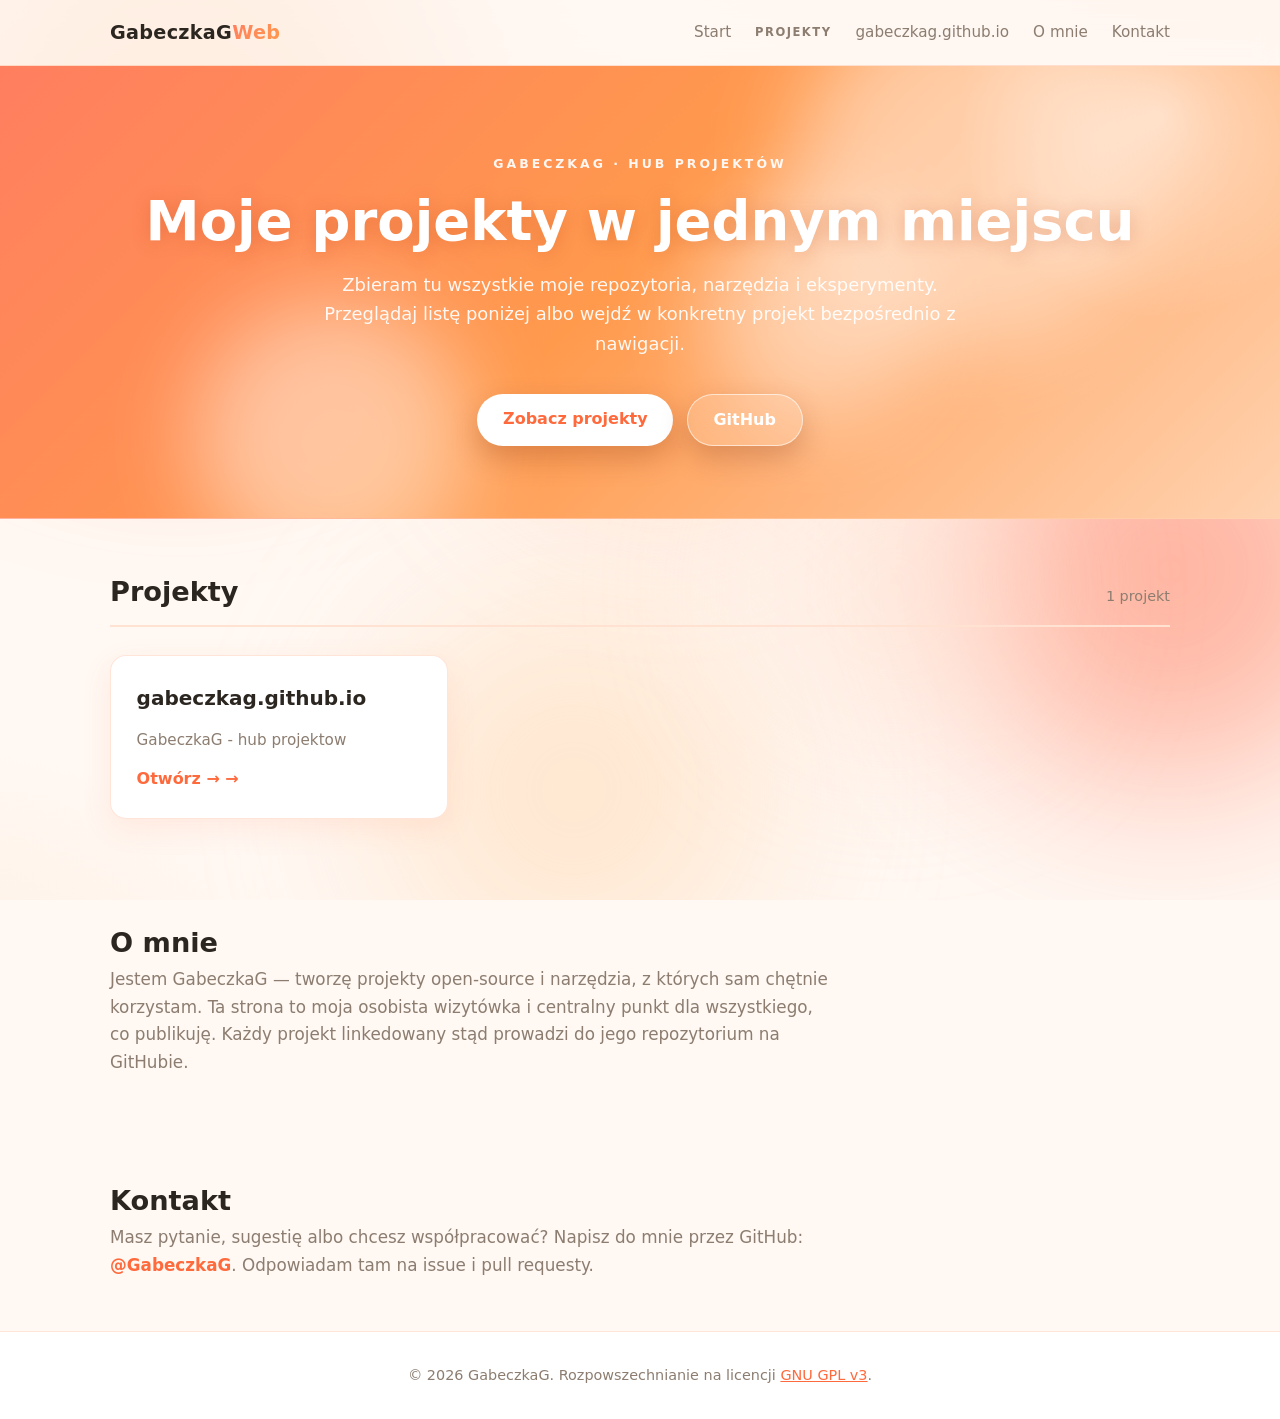
==== index.html @ 1985574b "Dodaj panel Effects i Favorite Repos w adminie" ====
<!DOCTYPE html>
<html lang="pl">
<head>
<meta charset="UTF-8">
<meta name="viewport" content="width=device-width, initial-scale=1.0">
<meta name="description" content="Hub projektów GabeczkaG — zbiór moich repozytoriów i prac open-source.">
<title>GabeczkaGWeb — Moje projekty</title>
<link rel="stylesheet" href="assets/css/style.css">
</head>
<body>
  <div class="plasma-bg" aria-hidden="true">
    <div class="blob" style="width:520px;height:520px;background:#ff9a4d;top:-120px;left:-80px;animation-delay:-5s;"></div>
    <div class="blob" style="width:420px;height:420px;background:#ff7e5f;top:40%;right:-100px;animation-delay:-12s;"></div>
    <div class="blob" style="width:380px;height:380px;background:#ffd9b3;bottom:-80px;left:30%;animation-delay:-18s;"></div>
    <div class="blob" style="width:300px;height:300px;background:#ffb88c;top:20%;left:40%;animation-delay:-8s;"></div>
    <div class="blob" style="width:260px;height:260px;background:#ffe2d1;bottom:20%;right:20%;animation-delay:-15s;"></div>
  </div>

  <header class="site-header" id="top">
  <nav class="navbar" aria-label="Główna nawigacja">
    <a class="brand" href="#top"><span class="brand-name">GabeczkaG</span><span class="brand-accent">Web</span></a>

    <button class="nav-toggle" aria-label="Przełącz menu" aria-expanded="false" aria-controls="nav-menu">
      <span></span><span></span><span></span>
    </button>

    <ul class="nav-menu" id="nav-menu">
      <li><a href="#top">Start</a></li>
      <li class="nav-projects-label">Projekty</li>
      <li data-projects-nav></li>
      <li><a href="#about">O mnie</a></li>
      <li><a href="#contact">Kontakt</a></li>
    </ul>
  </nav>
</header>

<main>
  <section class="hero">
    <div class="hero-blobs" aria-hidden="true">
      <div class="hero-blob" style="width:360px;height:360px;top:-80px;right:10%;animation-delay:-3s;"></div>
      <div class="hero-blob" style="width:280px;height:280px;bottom:-60px;left:15%;animation-delay:-9s;"></div>
      <div class="hero-blob" style="width:220px;height:220px;top:30%;left:55%;animation-delay:-16s;"></div>
    </div>
    <div class="hero-inner">
      <p class="hero-eyebrow">GabeczkaG · hub projektów</p>
      <h1>Moje projekty w jednym miejscu</h1>
      <p class="hero-sub">Zbieram tu wszystkie moje repozytoria, narzędzia i eksperymenty. Przeglądaj listę poniżej albo wejdź w konkretny projekt bezpośrednio z nawigacji.</p>
      <div class="hero-actions">
        <a class="btn" href="#projects">Zobacz projekty</a>
        <a class="btn btn-ghost" href="https://github.com/GabeczkaG">GitHub</a>
      </div>
    </div>
  </section>

  <section class="favorites" id="favorites" hidden>
    <div class="section-head">
      <h2>Ulubione</h2>
      <span class="projects-count" data-favorites-count></span>
    </div>
    <div class="projects-grid" data-favorites-grid></div>
  </section>

  <section class="projects" id="projects">
    <div class="section-head">
      <h2>Projekty</h2>
      <span class="projects-count" data-projects-count></span>
    </div>
    <div class="projects-grid" data-projects-grid></div>
  </section>

  <section class="about" id="about">
    <h2>O mnie</h2>
    <p>Jestem GabeczkaG — tworzę projekty open-source i narzędzia, z których sam chętnie korzystam. Ta strona to moja osobista wizytówka i centralny punkt dla wszystkiego, co publikuję. Każdy projekt linkedowany stąd prowadzi do jego repozytorium na GitHubie.</p>
  </section>

  <section class="contact" id="contact">
    <h2>Kontakt</h2>
    <p>Masz pytanie, sugestię albo chcesz współpracować? Napisz do mnie przez GitHub: <a href="https://github.com/GabeczkaG">@GabeczkaG</a>. Odpowiadam tam na issue i pull requesty.</p>
  </section>
</main>

<footer class="site-footer">
  <p>&copy; <span data-year></span> GabeczkaG. Rozpowszechnianie na licencji <a href="LICENSE">GNU GPL v3</a>.</p>
</footer>

<script src="assets/js/main.js" defer></script>
</body>
</html>
---- assets/css/style.css ----
:root {
  --bg: #fff8f3;
  --bg-elev: #ffffff;
  --bg-soft: #fff1e6;
  --text: #2c2620;
  --text-dim: #8c7d70;
  --accent: #ff6a3d;
  --accent-2: #ff9d4d;
  --accent-soft: #ffe2d1;
  --grad: linear-gradient(135deg, #ff7e5f 0%, #ff9a4d 100%);
  --grad-soft: linear-gradient(135deg, #ffb88c 0%, #ffd9b3 100%);
  --border: rgba(255, 122, 61, 0.20);
  --shadow: 0 10px 30px rgba(255, 106, 61, 0.10);
  --shadow-lg: 0 22px 55px rgba(255, 106, 61, 0.18);
  --radius: 16px;
  --maxw: 1100px;
  --header-h: 66px;
}

* { box-sizing: border-box; margin: 0; padding: 0; }

html { scroll-behavior: smooth; }

body {
  font-family: system-ui, -apple-system, "Segoe UI", Roboto, Helvetica, Arial, sans-serif;
  background: var(--bg);
  background-image: radial-gradient(1200px 600px at 100% -10%, #ffe9da 0%, transparent 55%),
                    radial-gradient(900px 500px at -10% 110%, #fff0e3 0%, transparent 50%);
  background-attachment: fixed;
  color: var(--text);
  line-height: 1.65;
  min-height: 100vh;
  display: flex;
  flex-direction: column;
  -webkit-font-smoothing: antialiased;
}

a { color: var(--accent); text-decoration: none; transition: color 0.15s ease; }
a:hover { color: var(--accent-2); }

.site-header {
  position: sticky;
  top: 0;
  z-index: 100;
  height: var(--header-h);
  background: rgba(255, 248, 243, 0.82);
  backdrop-filter: blur(12px);
  border-bottom: 1px solid var(--border);
}

.navbar {
  max-width: var(--maxw);
  height: 100%;
  margin: 0 auto;
  padding: 0 1.25rem;
  display: flex;
  align-items: center;
  justify-content: space-between;
}

.brand {
  font-weight: 800;
  font-size: 1.2rem;
  color: var(--text);
  letter-spacing: 0.3px;
}
.brand-name {
  transition: color 0.25s ease;
}
.brand-accent {
  background: var(--grad);
  -webkit-background-clip: text;
  background-clip: text;
  -webkit-text-fill-color: transparent;
  transition: color 0.25s ease, -webkit-text-fill-color 0.25s ease, background 0.25s ease;
}
.brand:hover .brand-name {
  color: var(--accent);
}
.brand:hover .brand-accent {
  background: none;
  -webkit-text-fill-color: #111111;
  color: #111111;
}
.brand-tag {
  font-size: 0.66rem;
  font-weight: 700;
  text-transform: uppercase;
  letter-spacing: 1.5px;
  color: var(--accent);
  background: var(--accent-soft);
  border-radius: 999px;
  padding: 2px 9px;
  margin-left: 7px;
  vertical-align: middle;
}

.nav-menu {
  list-style: none;
  display: flex;
  align-items: center;
  gap: 1.5rem;
}
.nav-menu a {
  color: var(--text-dim);
  font-size: 0.95rem;
  font-weight: 500;
  transition: color 0.15s ease;
}
.nav-menu a:hover { color: var(--accent); }
.nav-projects-label {
  color: var(--text-dim);
  font-size: 0.72rem;
  font-weight: 700;
  text-transform: uppercase;
  letter-spacing: 1.5px;
}

.nav-toggle {
  display: none;
  flex-direction: column;
  gap: 5px;
  background: none;
  border: 0;
  cursor: pointer;
  padding: 8px;
}
.nav-toggle span {
  width: 24px;
  height: 2px;
  background: var(--text);
  border-radius: 2px;
  transition: transform 0.2s ease, opacity 0.2s ease;
}
.nav-toggle[aria-expanded="true"] span:nth-child(1) { transform: translateY(7px) rotate(45deg); }
.nav-toggle[aria-expanded="true"] span:nth-child(2) { opacity: 0; }
.nav-toggle[aria-expanded="true"] span:nth-child(3) { transform: translateY(-7px) rotate(-45deg); }

main { flex: 1; }

.hero {
  position: relative;
  overflow: hidden;
  color: #fff;
  background: linear-gradient(135deg, #ff7e5f 0%, #ff9a4d 48%, #ffd2b0 100%);
  border-bottom: 1px solid rgba(255, 255, 255, 0.4);
}
.hero::before {
  content: "";
  position: absolute;
  top: -160px;
  right: -90px;
  width: 420px;
  height: 420px;
  background: radial-gradient(circle, rgba(255, 255, 255, 0.55), transparent 68%);
  border-radius: 50%;
}
.hero-inner {
  position: relative;
  z-index: 1;
  max-width: var(--maxw);
  margin: 0 auto;
  padding: 5.5rem 1.25rem 4.5rem;
  text-align: center;
}
.hero-eyebrow {
  text-transform: uppercase;
  letter-spacing: 3px;
  font-size: 0.78rem;
  font-weight: 700;
  color: rgba(255, 255, 255, 0.92);
  margin-bottom: 1.1rem;
}
.hero-inner h1 {
  font-size: clamp(2.2rem, 5.5vw, 3.4rem);
  font-weight: 800;
  line-height: 1.1;
  margin-bottom: 1.1rem;
  text-shadow: 0 2px 18px rgba(180, 60, 20, 0.25);
}
.hero-sub {
  color: rgba(255, 255, 255, 0.92);
  max-width: 640px;
  margin: 0 auto 2.2rem;
  font-size: 1.12rem;
}
.hero-actions { display: flex; gap: 0.85rem; justify-content: center; flex-wrap: wrap; }

.btn {
  display: inline-block;
  background: var(--grad);
  color: #fff;
  font-weight: 700;
  padding: 0.75rem 1.6rem;
  border-radius: 999px;
  border: 0;
  cursor: pointer;
  box-shadow: 0 10px 24px rgba(255, 106, 61, 0.35);
  transition: transform 0.15s ease, box-shadow 0.15s ease, filter 0.15s ease;
}
.btn:hover { transform: translateY(-2px); box-shadow: 0 16px 32px rgba(255, 106, 61, 0.42); filter: brightness(1.04); color: #fff; }
.btn-ghost {
  background: transparent;
  color: var(--text);
  border: 1px solid var(--border);
  box-shadow: none;
}
.btn-ghost:hover { background: var(--bg-soft); color: var(--accent); transform: translateY(-2px); }

.hero .btn { background: #fff; color: var(--accent); box-shadow: 0 12px 28px rgba(120, 40, 10, 0.25); }
.hero .btn:hover { background: #fff; color: var(--accent); filter: none; }
.hero .btn-ghost { background: rgba(255, 255, 255, 0.15); color: #fff; border-color: rgba(255, 255, 255, 0.6); }
.hero .btn-ghost:hover { background: rgba(255, 255, 255, 0.28); color: #fff; }

.section-head {
  display: flex;
  align-items: baseline;
  justify-content: space-between;
  gap: 1rem;
  border-bottom: 2px solid var(--accent-soft);
  padding-bottom: 0.6rem;
  margin-bottom: 1.8rem;
}
.section-head h2 { font-size: 1.7rem; position: relative; }
.projects-count { color: var(--text-dim); font-size: 0.9rem; }

.projects, .about, .contact {
  max-width: var(--maxw);
  margin: 0 auto;
  padding: 3.2rem 1.25rem;
}
.projects h2, .about h2, .contact h2 { font-size: 1.7rem; }

.projects-grid {
  display: grid;
  grid-template-columns: repeat(auto-fill, minmax(270px, 1fr));
  gap: 1.4rem;
}

.project-card {
  position: relative;
  background: var(--bg-elev);
  border: 1px solid var(--border);
  border-radius: var(--radius);
  padding: 1.6rem;
  display: flex;
  flex-direction: column;
  gap: 0.8rem;
  box-shadow: var(--shadow);
  overflow: hidden;
  transition: transform 0.18s ease, box-shadow 0.18s ease, border-color 0.18s ease;
}
.project-card::before {
  content: "";
  position: absolute;
  inset: 0 0 auto 0;
  height: 4px;
  background: var(--grad);
  opacity: 0;
  transition: opacity 0.18s ease;
}
.project-card:hover {
  transform: translateY(-5px);
  box-shadow: var(--shadow-lg);
  border-color: var(--accent);
}
.project-card:hover::before { opacity: 1; }
.project-card h3 { font-size: 1.25rem; color: var(--text); }
.project-card p { color: var(--text-dim); flex: 1; font-size: 0.95rem; }
.project-card .project-link {
  font-weight: 700;
  align-self: flex-start;
  color: var(--accent);
  position: relative;
}
.project-card .project-link::after {
  content: " →";
  transition: margin 0.15s ease;
}
.project-card .project-link:hover::after { margin-left: 4px; }

.projects-empty {
  grid-column: 1 / -1;
  text-align: center;
  color: var(--text-dim);
  padding: 3.5rem 1rem;
  border: 1px dashed var(--border);
  border-radius: var(--radius);
  background: var(--bg-elev);
}
.projects-empty a { font-weight: 700; color: var(--accent); }

.about p, .contact p { color: var(--text-dim); max-width: 720px; font-size: 1.05rem; }
.about a, .contact a { font-weight: 600; }

.site-footer {
  border-top: 1px solid var(--border);
  padding: 2rem 1.25rem;
  text-align: center;
  color: var(--text-dim);
  font-size: 0.9rem;
  background: var(--bg-elev);
}
.site-footer a { color: var(--accent); text-decoration: underline; }

.plasma-bg {
  position: fixed;
  inset: 0;
  z-index: -1;
  overflow: hidden;
  pointer-events: none;
}

.blob {
  position: absolute;
  border-radius: 50%;
  filter: blur(90px);
  opacity: 0.55;
  animation: plasma-float 22s infinite ease-in-out;
  will-change: transform;
}

@keyframes plasma-float {
  0%, 100% { transform: translate(0, 0) scale(1); }
  25% { transform: translate(8%, -12%) scale(1.08); }
  50% { transform: translate(-6%, 8%) scale(0.92); }
  75% { transform: translate(-12%, -4%) scale(1.04); }
}

.hero-blobs {
  position: absolute;
  inset: 0;
  overflow: hidden;
  pointer-events: none;
  z-index: 0;
}

.hero-blob {
  position: absolute;
  border-radius: 50%;
  background: rgba(255, 255, 255, 0.45);
  filter: blur(44px);
  animation: plasma-float 18s infinite ease-in-out;
  will-change: transform;
}

/* ---------- Admin ---------- */
.admin {
  max-width: 780px;
  margin: 0 auto;
  padding: 3.2rem 1.25rem;
  width: 100%;
}
.admin-auth p, .admin-panel p { color: var(--text-dim); margin-bottom: 1.1rem; font-size: 1.02rem; }
.admin-auth { text-align: center; }
.admin-form { display: flex; gap: 0.75rem; flex-wrap: wrap; align-items: flex-end; justify-content: center; }
.admin-form input {
  flex: 1;
  min-width: 240px;
  background: var(--bg-elev);
  border: 1px solid var(--border);
  color: var(--text);
  padding: 0.75rem 1rem;
  border-radius: 999px;
  font-size: 1rem;
}
.admin-form input:focus { outline: none; border-color: var(--accent); box-shadow: 0 0 0 3px var(--accent-soft); }
.admin-warn { font-size: 0.88rem; margin-top: 1.1rem; color: var(--text-dim); }
.admin-warn code { color: var(--accent); font-weight: 700; }

.admin-panel { margin-top: 2.2rem; }
.admin-list { list-style: none; display: flex; flex-direction: column; gap: 0.8rem; margin-bottom: 2rem; }
.admin-list li {
  background: var(--bg-elev);
  border: 1px solid var(--border);
  border-radius: var(--radius);
  padding: 1.1rem 1.3rem;
  display: flex;
  justify-content: space-between;
  align-items: flex-start;
  gap: 1rem;
  box-shadow: var(--shadow);
}
.admin-list strong { display: block; font-size: 1.05rem; color: var(--text); }
.admin-list .adm-url { color: var(--text-dim); font-size: 0.85rem; word-break: break-all; }
.admin-list p { color: var(--text-dim); font-size: 0.9rem; margin-top: 0.3rem; }
.adm-row { display: flex; gap: 0.5rem; flex-shrink: 0; }

.admin-edit {
  display: grid;
  grid-template-columns: 1fr 1fr;
  gap: 1.1rem;
  background: var(--bg-elev);
  border: 1px solid var(--border);
  border-radius: var(--radius);
  padding: 1.4rem;
  margin-bottom: 1.6rem;
  box-shadow: var(--shadow);
}
.admin-edit h3, .admin-edit .admin-actions, .admin-edit .admin-save { grid-column: 1 / -1; }
.admin-edit label { display: flex; flex-direction: column; gap: 0.45rem; font-size: 0.9rem; color: var(--text-dim); font-weight: 600; }
.admin-edit input, .admin-edit textarea {
  background: var(--bg);
  border: 1px solid var(--border);
  color: var(--text);
  padding: 0.65rem 0.85rem;
  border-radius: 10px;
  font: inherit;
  resize: vertical;
}
.admin-edit input:focus, .admin-edit textarea:focus { outline: none; border-color: var(--accent); box-shadow: 0 0 0 3px var(--accent-soft); }
.admin-actions { display: flex; gap: 0.75rem; }
.admin-save { display: flex; gap: 0.75rem; align-items: center; flex-wrap: wrap; }
.admin-save #status { color: var(--accent); font-size: 0.92rem; font-weight: 600; }

.quick-preview {
  background: var(--bg-soft);
  border: 1px solid var(--border);
  border-radius: var(--radius);
  padding: 1.4rem;
  margin-top: 1rem;
  box-shadow: var(--shadow);
}
.quick-preview h4 {
  font-size: 1.05rem;
  margin-bottom: 0.8rem;
  color: var(--text);
}
.quick-preview-card strong {
  display: block;
  font-size: 1.1rem;
  margin-bottom: 0.3rem;
  color: var(--text);
}
.quick-preview-card a {
  color: var(--accent);
  font-size: 0.9rem;
  word-break: break-all;
}
.quick-preview-card p {
  color: var(--text-dim);
  font-size: 0.9rem;
  margin: 0.6rem 0;
}
.quick-preview label {
  display: flex;
  flex-direction: column;
  gap: 0.35rem;
  font-size: 0.85rem;
  color: var(--text-dim);
  font-weight: 600;
  margin-top: 0.6rem;
}
.quick-preview textarea {
  background: var(--bg);
  border: 1px solid var(--border);
  color: var(--text);
  padding: 0.6rem 0.8rem;
  border-radius: 10px;
  font: inherit;
  resize: vertical;
}
.quick-preview textarea:focus {
  outline: none;
  border-color: var(--accent);
  box-shadow: 0 0 0 3px var(--accent-soft);
}

.admin-effects {
  display: flex;
  gap: 1rem;
  flex-wrap: wrap;
  margin-bottom: 1.5rem;
}
.admin-effects label {
  display: flex;
  align-items: center;
  gap: 0.5rem;
  font-size: 0.95rem;
  color: var(--text-dim);
  cursor: pointer;
  background: var(--bg-elev);
  border: 1px solid var(--border);
  border-radius: var(--radius);
  padding: 0.6rem 1rem;
  box-shadow: var(--shadow);
}
.admin-effects input[type="checkbox"] {
  accent-color: var(--accent);
  width: 18px;
  height: 18px;
}

.favorites {
  max-width: var(--maxw);
  margin: 0 auto;
  padding: 3.2rem 1.25rem;
}
.favorites h2 {
  font-size: 1.7rem;
}

@media (max-width: 720px) {
  .nav-toggle { display: flex; }
  .nav-menu {
    position: absolute;
    top: var(--header-h);
    left: 0;
    right: 0;
    flex-direction: column;
    align-items: flex-start;
    gap: 0.5rem;
    background: rgba(255, 248, 243, 0.96);
    backdrop-filter: blur(12px);
    border-bottom: 1px solid var(--border);
    padding: 1rem 1.25rem;
    display: none;
  }
  .nav-menu.open { display: flex; }
  .nav-menu li { width: 100%; }
  .admin-edit { grid-template-columns: 1fr; }
}
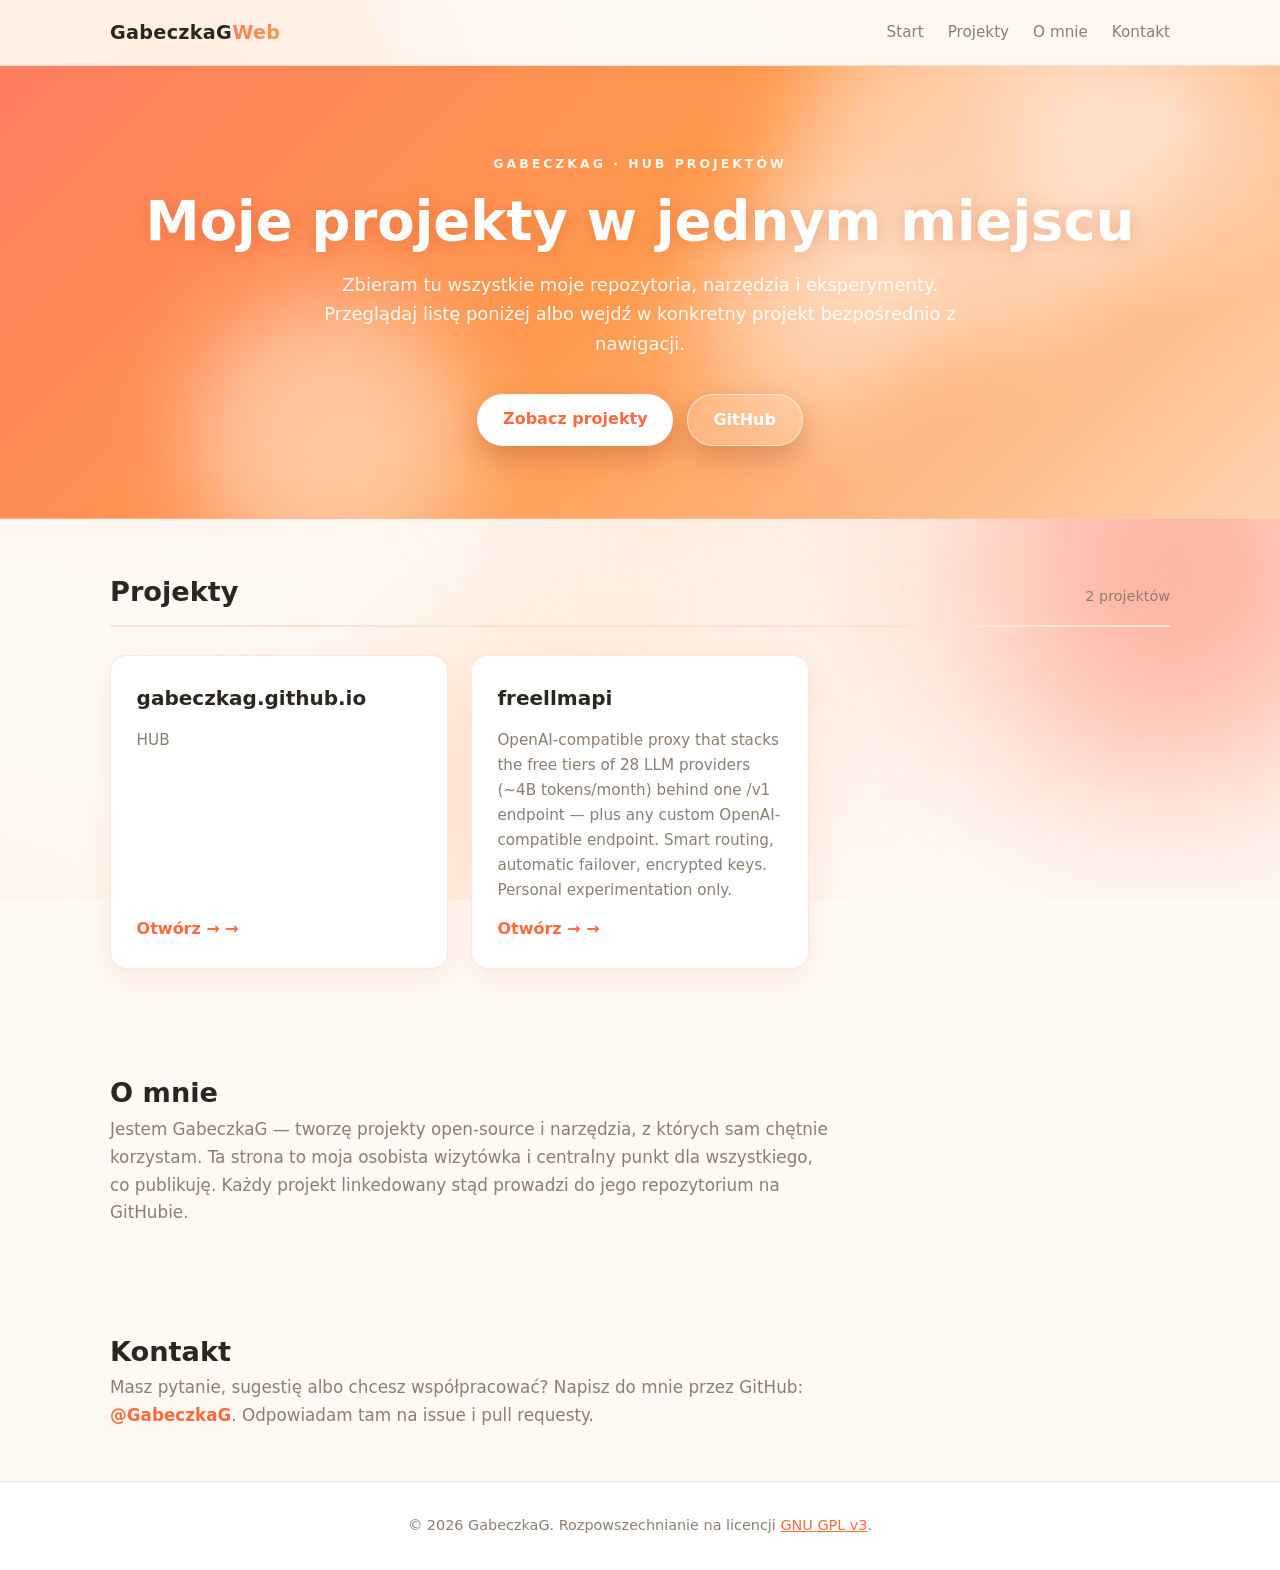
==== commit 22bf1304: "Usuń bezpośrednie linki projektów z nav bara" ====
--- a/index.html
+++ b/index.html
@@ -26,8 +26,7 @@
 
     <ul class="nav-menu" id="nav-menu">
       <li><a href="#top">Start</a></li>
-      <li class="nav-projects-label">Projekty</li>
-      <li data-projects-nav></li>
+      <li><a href="#projects">Projekty</a></li>
       <li><a href="#about">O mnie</a></li>
       <li><a href="#contact">Kontakt</a></li>
     </ul>
--- a/assets/css/style.css
+++ b/assets/css/style.css
@@ -108,14 +108,6 @@
   transition: color 0.15s ease;
 }
 .nav-menu a:hover { color: var(--accent); }
-.nav-projects-label {
-  color: var(--text-dim);
-  font-size: 0.72rem;
-  font-weight: 700;
-  text-transform: uppercase;
-  letter-spacing: 1.5px;
-}
-
 .nav-toggle {
   display: none;
   flex-direction: column;
@@ -412,6 +404,46 @@
 .admin-actions { display: flex; gap: 0.75rem; }
 .admin-save { display: flex; gap: 0.75rem; align-items: center; flex-wrap: wrap; }
 .admin-save #status { color: var(--accent); font-size: 0.92rem; font-weight: 600; }
+
+.panel-box {
+  background: var(--bg-elev);
+  border: 1px solid var(--border);
+  border-radius: var(--radius);
+  padding: 1.4rem;
+  margin-bottom: 1.6rem;
+  box-shadow: var(--shadow);
+}
+
+.admin-effects {
+  display: flex;
+  gap: 1rem;
+  flex-wrap: wrap;
+  margin-top: 0.8rem;
+}
+.admin-effects label {
+  display: flex;
+  align-items: center;
+  gap: 0.6rem;
+  font-size: 0.95rem;
+  color: var(--text-dim);
+  cursor: pointer;
+  background: var(--bg);
+  border: 1px solid var(--border);
+  border-radius: 12px;
+  padding: 0.7rem 1rem;
+  transition: border-color 0.15s ease, box-shadow 0.15s ease;
+  user-select: none;
+}
+.admin-effects label:hover {
+  border-color: var(--accent);
+  box-shadow: 0 0 0 3px var(--accent-soft);
+}
+.admin-effects input[type="checkbox"] {
+  accent-color: var(--accent);
+  width: 18px;
+  height: 18px;
+  flex-shrink: 0;
+}
 
 .quick-preview {
   background: var(--bg-soft);
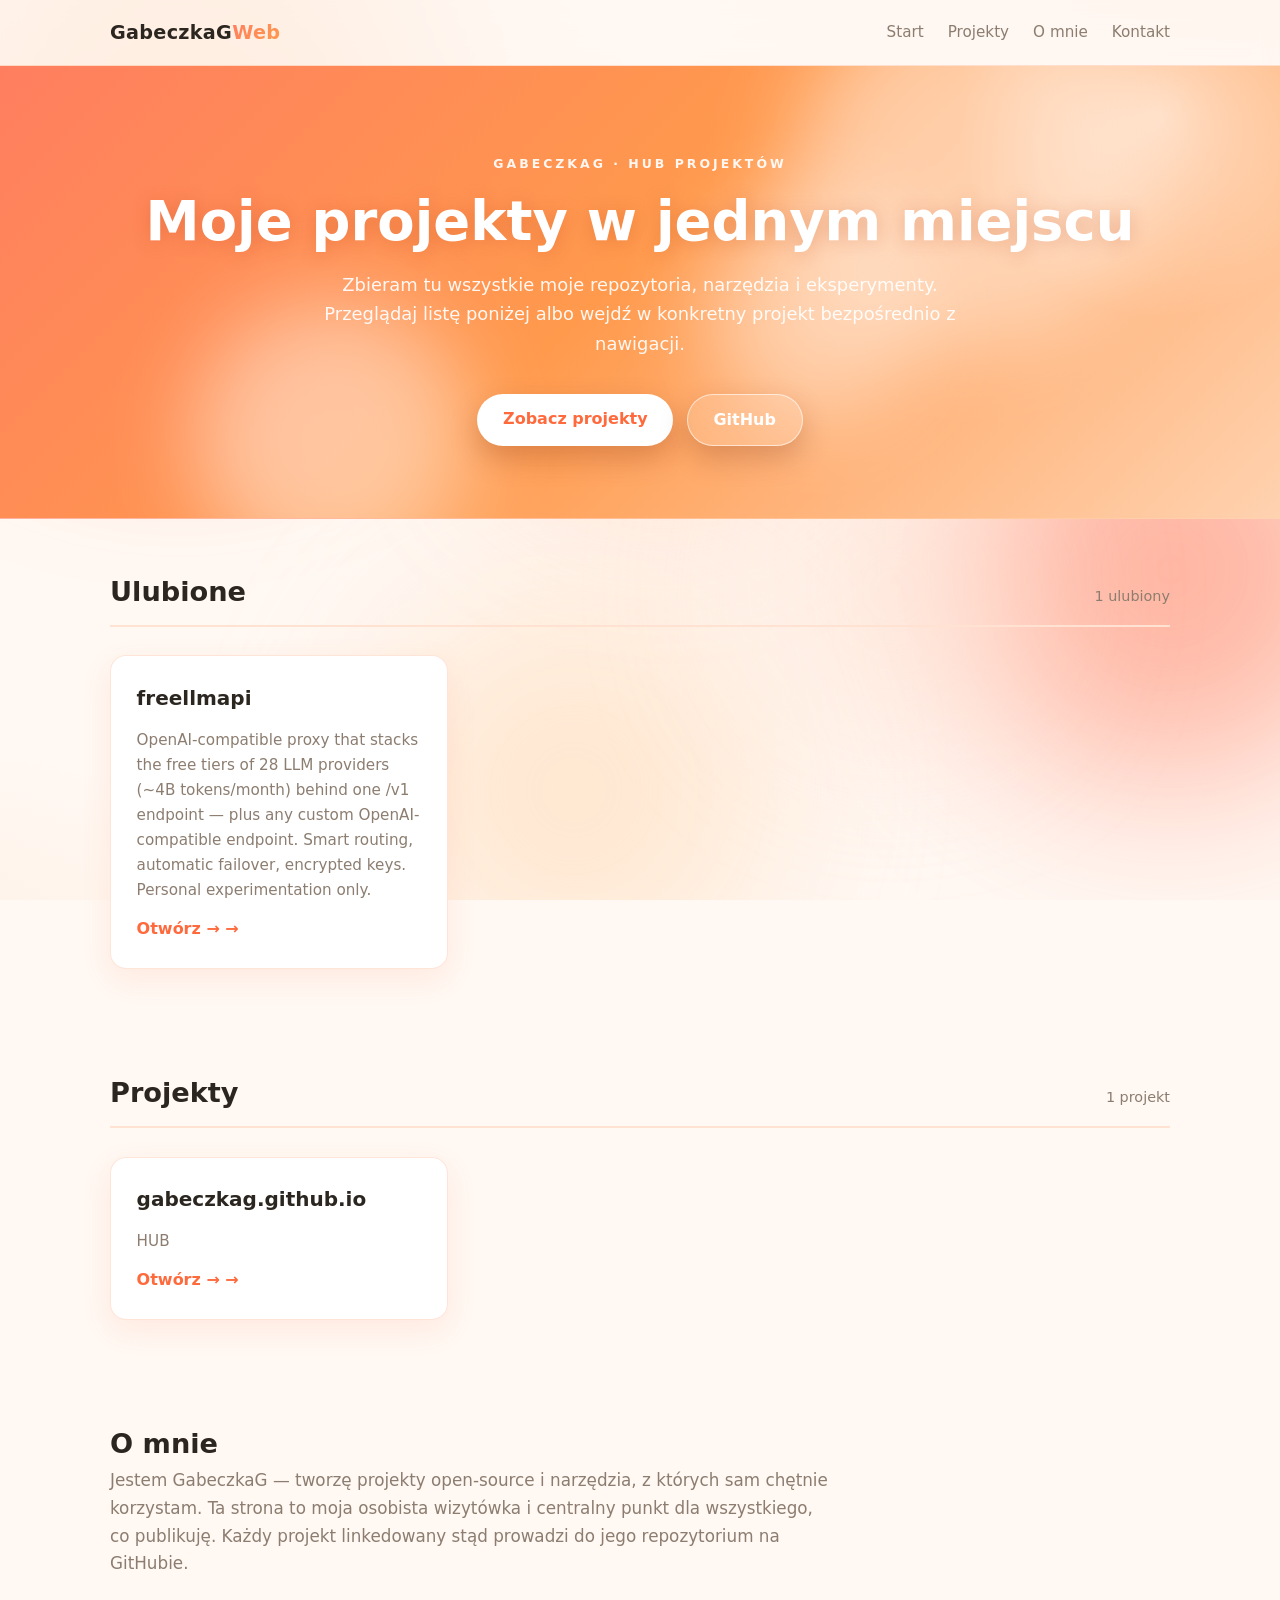
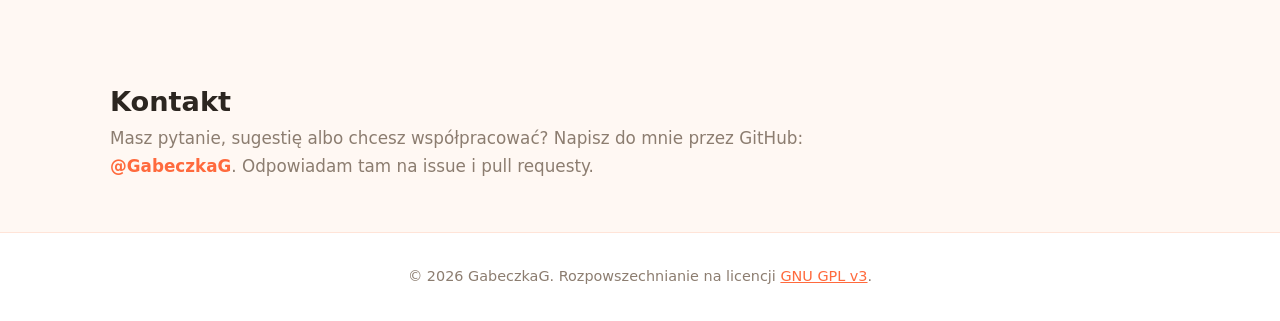
==== commit 5c22045e: "Dodaj cache-busting dla main.js, aby przekierowanie na projectspage działało" ====
--- a/index.html
+++ b/index.html
@@ -82,6 +82,6 @@
   <p>&copy; <span data-year></span> GabeczkaG. Rozpowszechnianie na licencji <a href="LICENSE">GNU GPL v3</a>.</p>
 </footer>
 
-<script src="assets/js/main.js" defer></script>
+<script src="assets/js/main.js?v=2026-08-15" defer></script>
 </body>
 </html>
--- a/assets/css/style.css
+++ b/assets/css/style.css
@@ -532,7 +532,311 @@
   font-size: 1.7rem;
 }
 
+
+.project-card-img {
+  width: 100%;
+  height: 160px;
+  object-fit: cover;
+  border-radius: 12px;
+  margin-bottom: 0.8rem;
+  background: var(--bg-soft);
+  border: 1px solid var(--border);
+}
+.adm-thumb {
+  width: 36px;
+  height: 36px;
+  object-fit: cover;
+  border-radius: 8px;
+  border: 1px solid var(--border);
+  margin-right: 0.6rem;
+  background: var(--bg-soft);
+  flex-shrink: 0;
+}
+
+.image-picker {
+  display: flex;
+  gap: 0.5rem;
+  align-items: center;
+}
+.image-picker input[type="text"] {
+  flex: 1;
+  min-width: 0;
+}
+.image-preview {
+  display: flex;
+  align-items: center;
+  gap: 0.8rem;
+  margin-top: 0.6rem;
+  padding: 0.6rem;
+  background: var(--bg);
+  border: 1px solid var(--border);
+  border-radius: 12px;
+}
+.image-preview img {
+  width: 64px;
+  height: 64px;
+  object-fit: cover;
+  border-radius: 10px;
+  border: 1px solid var(--border);
+  background: var(--bg-soft);
+}
+.image-explorer {
+  margin-top: 1rem;
+}
+.image-explorer-title {
+  font-size: 0.85rem;
+  font-weight: 700;
+  color: var(--text-dim);
+  margin-bottom: 0.6rem;
+  text-transform: uppercase;
+  letter-spacing: 1px;
+}
+.image-explorer-grid {
+  display: grid;
+  grid-template-columns: repeat(auto-fill, minmax(120px, 1fr));
+  gap: 0.8rem;
+}
+.explorer-card {
+  display: flex;
+  flex-direction: column;
+  gap: 0.4rem;
+  background: var(--bg);
+  border: 1px solid var(--border);
+  border-radius: 12px;
+  padding: 0.5rem;
+  cursor: pointer;
+  transition: border-color 0.15s ease, box-shadow 0.15s ease;
+}
+.explorer-card:hover {
+  border-color: var(--accent);
+  box-shadow: 0 0 0 3px var(--accent-soft);
+}
+.explorer-card img {
+  width: 100%;
+  height: 80px;
+  object-fit: cover;
+  border-radius: 8px;
+  background: var(--bg-soft);
+  border: 1px solid var(--border);
+}
+.explorer-name {
+  font-size: 0.75rem;
+  color: var(--text-dim);
+  text-align: center;
+  word-break: break-all;
+}
+
+.fa-presets-grid {
+  display: grid;
+  grid-template-columns: repeat(auto-fill, minmax(80px, 1fr));
+  gap: 0.6rem;
+  margin-bottom: 0.8rem;
+}
+.fa-preset {
+  padding: 0.5rem;
+  text-align: center;
+}
+.fa-preset img {
+  width: 100%;
+  height: 64px;
+  object-fit: contain;
+  background: var(--bg-soft);
+  border: 1px solid var(--border);
+  border-radius: 10px;
+  padding: 0.3rem;
+}
+.fa-preset .explorer-name {
+  font-size: 0.7rem;
+}
+
+.admin-edit label:has(textarea#svgCode) {
+  grid-column: 1 / -1;
+}
+.admin-edit textarea#svgCode {
+  font-family: ui-monospace, SFMono-Regular, Menlo, Monaco, Consolas, monospace;
+  font-size: 0.85rem;
+  line-height: 1.5;
+  min-height: 5rem;
+}
+
+.project-endpoints {
+  display: flex;
+  flex-wrap: wrap;
+  gap: 0.45rem;
+  margin-top: 0.6rem;
+}
+.endpoint-chip {
+  display: inline-block;
+  background: var(--bg-soft);
+  color: var(--accent);
+  border: 1px solid var(--border);
+  border-radius: 999px;
+  padding: 0.2rem 0.65rem;
+  font-size: 0.78rem;
+  font-weight: 700;
+  letter-spacing: 0.3px;
+  text-decoration: none;
+}
+.adm-endpoints {
+  display: flex;
+  flex-wrap: wrap;
+  gap: 0.35rem;
+  margin-top: 0.35rem;
+}
+.adm-endpoint-chip {
+  display: inline-block;
+  background: var(--bg-soft);
+  color: var(--accent);
+  border: 1px solid var(--border);
+  border-radius: 999px;
+  padding: 0.15rem 0.5rem;
+  font-size: 0.72rem;
+  font-weight: 700;
+}
+
+.project-page {
+  max-width: var(--maxw);
+  margin: 0 auto;
+  padding: 3.2rem 1.25rem;
+}
+.project-page-header {
+  display: flex;
+  gap: 1.5rem;
+  align-items: flex-start;
+  margin-bottom: 2.2rem;
+}
+.project-page-img {
+  width: 140px;
+  height: 140px;
+  object-fit: cover;
+  border-radius: var(--radius);
+  border: 1px solid var(--border);
+  background: var(--bg-soft);
+  flex-shrink: 0;
+}
+.project-page-meta {
+  flex: 1;
+  min-width: 0;
+}
+.project-page-meta h1 {
+  font-size: clamp(1.6rem, 4vw, 2.2rem);
+  margin-bottom: 0.6rem;
+}
+.project-page-desc {
+  color: var(--text-dim);
+  font-size: 1.05rem;
+  margin-bottom: 1rem;
+}
+.project-readme h2 {
+  font-size: 1.5rem;
+  margin-bottom: 1rem;
+}
+.project-readme-pre-wrap {
+  background: var(--bg);
+  border: 1px solid var(--border);
+  border-radius: var(--radius);
+  padding: 1.2rem;
+  overflow-x: auto;
+}
+.project-readme-pre {
+  margin: 0;
+  font-family: ui-monospace, SFMono-Regular, Menlo, Monaco, Consolas, monospace;
+  font-size: 0.9rem;
+  line-height: 1.65;
+  color: var(--text);
+  white-space: pre-wrap;
+  word-break: break-word;
+}
+.project-loading, .project-error {
+  max-width: var(--maxw);
+  margin: 0 auto;
+  padding: 3.2rem 1.25rem;
+  color: var(--text-dim);
+  font-size: 1.05rem;
+}
+.project-error {
+  color: #c0392b;
+}
+
+.project-page {
+  max-width: var(--maxw);
+  margin: 0 auto;
+  padding: 3.2rem 1.25rem;
+}
+.project-page-header {
+  display: flex;
+  gap: 1.5rem;
+  align-items: flex-start;
+  margin-bottom: 2.2rem;
+}
+.project-page-img {
+  width: 140px;
+  height: 140px;
+  object-fit: cover;
+  border-radius: var(--radius);
+  border: 1px solid var(--border);
+  background: var(--bg-soft);
+  flex-shrink: 0;
+}
+.project-page-meta {
+  flex: 1;
+  min-width: 0;
+}
+.project-page-meta h1 {
+  font-size: clamp(1.6rem, 4vw, 2.2rem);
+  margin-bottom: 0.6rem;
+}
+.project-page-desc {
+  color: var(--text-dim);
+  font-size: 1.05rem;
+  margin-bottom: 1rem;
+}
+.project-readme h2 {
+  font-size: 1.5rem;
+  margin-bottom: 1rem;
+}
+.project-readme-pre-wrap {
+  background: var(--bg);
+  border: 1px solid var(--border);
+  border-radius: var(--radius);
+  padding: 1.2rem;
+  overflow-x: auto;
+}
+.project-readme-pre {
+  margin: 0;
+  font-family: ui-monospace, SFMono-Regular, Menlo, Monaco, Consolas, monospace;
+  font-size: 0.9rem;
+  line-height: 1.65;
+  color: var(--text);
+  white-space: pre-wrap;
+  word-break: break-word;
+}
+.project-loading, .project-error {
+  max-width: var(--maxw);
+  margin: 0 auto;
+  padding: 3.2rem 1.25rem;
+  color: var(--text-dim);
+  font-size: 1.05rem;
+}
+.project-error {
+  color: #c0392b;
+}
+
 @media (max-width: 720px) {
+
+@media (max-width: 720px) {
+  .project-page-header {
+    flex-direction: column;
+    align-items: center;
+    text-align: center;
+  }
+  .project-page-img {
+    width: 100px;
+    height: 100px;
+  }
+}
+
+
   .nav-toggle { display: flex; }
   .nav-menu {
     position: absolute;
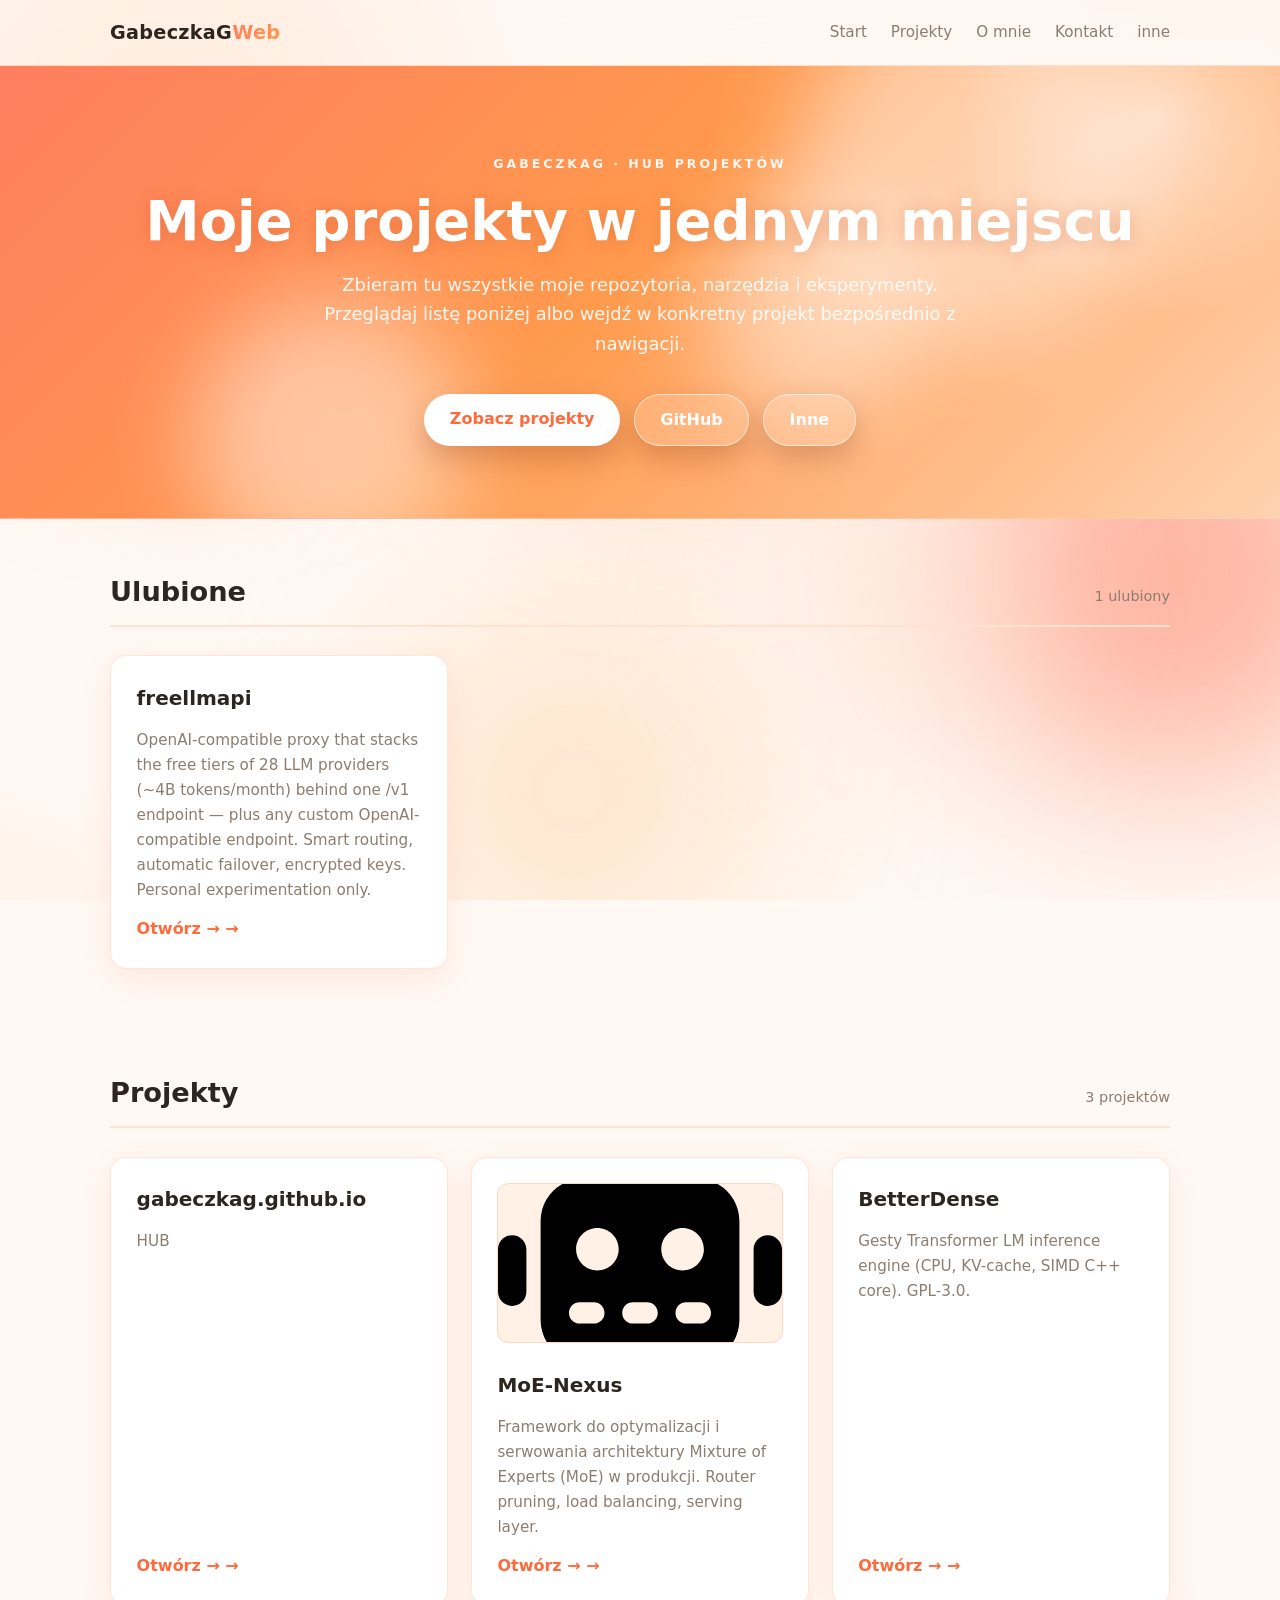
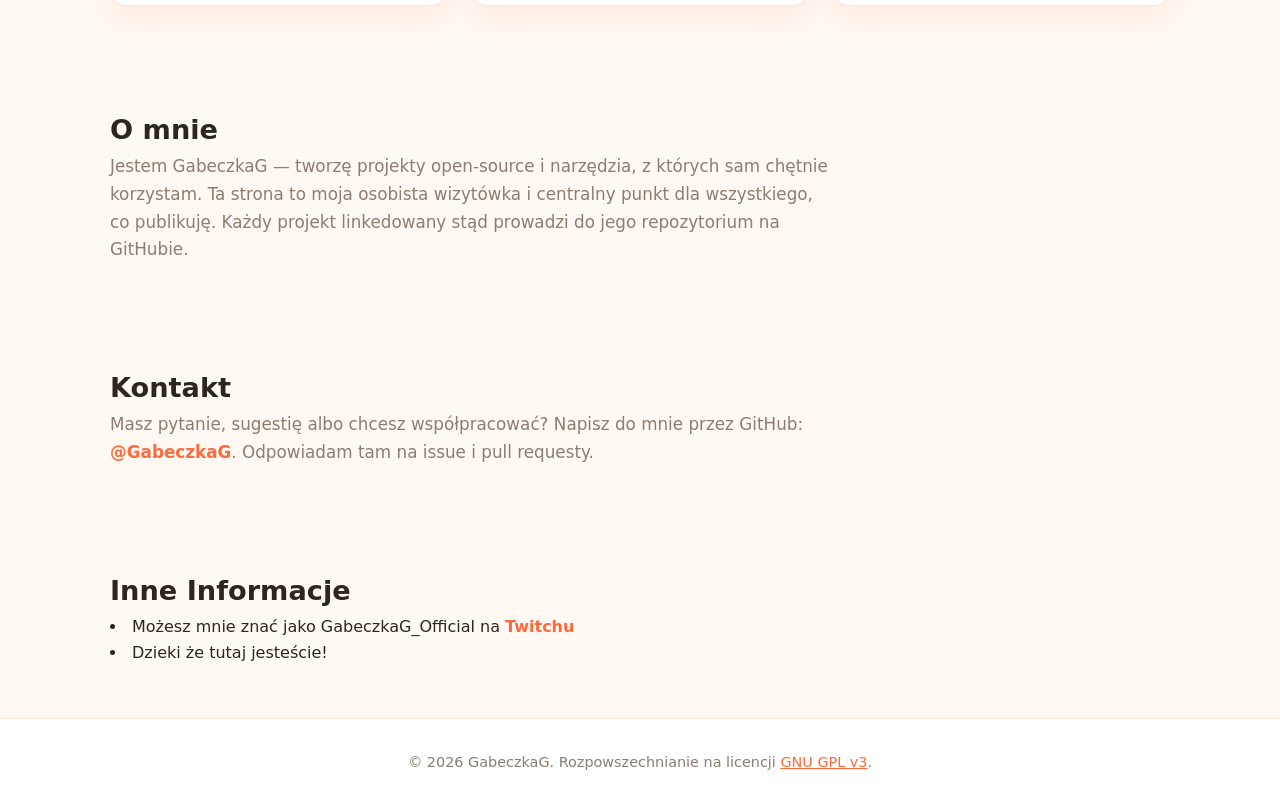
==== commit bd9a8f1f: "dodaj przycisk Inne w hero-actions prowadzący do sekcji #other" ====
--- a/index.html
+++ b/index.html
@@ -29,6 +29,7 @@
       <li><a href="#projects">Projekty</a></li>
       <li><a href="#about">O mnie</a></li>
       <li><a href="#contact">Kontakt</a></li>
+      <li><a href="#other">inne</a></li>
     </ul>
   </nav>
 </header>
@@ -47,6 +48,7 @@
       <div class="hero-actions">
         <a class="btn" href="#projects">Zobacz projekty</a>
         <a class="btn btn-ghost" href="https://github.com/GabeczkaG">GitHub</a>
+        <a class="btn btn-ghost" href="#other">Inne</a>
       </div>
     </div>
   </section>
@@ -76,8 +78,12 @@
     <h2>Kontakt</h2>
     <p>Masz pytanie, sugestię albo chcesz współpracować? Napisz do mnie przez GitHub: <a href="https://github.com/GabeczkaG">@GabeczkaG</a>. Odpowiadam tam na issue i pull requesty.</p>
   </section>
+  <section class="contact" class="fonts" id="other" class="rameczka">
+    <h2>Inne Informacje</h2>
+    <li>Możesz mnie znać jako GabeczkaG_Official na <a href="https://www.twitch.tv/gabeczkag_official">Twitchu</a></li>
+    <li>Dzieki że tutaj jesteście!</li>
+  </section>
 </main>
-
 <footer class="site-footer">
   <p>&copy; <span data-year></span> GabeczkaG. Rozpowszechnianie na licencji <a href="LICENSE">GNU GPL v3</a>.</p>
 </footer>
--- a/assets/css/style.css
+++ b/assets/css/style.css
@@ -47,7 +47,17 @@
   backdrop-filter: blur(12px);
   border-bottom: 1px solid var(--border);
 }
-
+.fonts {
+  font-family: 'Gill Sans', 'Gill Sans MT', Calibri, 'Trebuchet MS', sans-serif;
+}
+.rameczka {
+  border: #f79041;
+  padding: 14px;
+  text-align: center;
+  border-radius: 5px; 
+  display: inline-block
+  
+}
 .navbar {
   max-width: var(--maxw);
   height: 100%;
@@ -698,12 +708,15 @@
   max-width: var(--maxw);
   margin: 0 auto;
   padding: 3.2rem 1.25rem;
+  text-align: center;
 }
 .project-page-header {
   display: flex;
-  gap: 1.5rem;
-  align-items: flex-start;
+  flex-direction: column;
+  align-items: center;
+  gap: 1.2rem;
   margin-bottom: 2.2rem;
+  text-align: center;
 }
 .project-page-img {
   width: 140px;
@@ -715,35 +728,176 @@
   flex-shrink: 0;
 }
 .project-page-meta {
-  flex: 1;
-  min-width: 0;
+  display: flex;
+  flex-direction: column;
+  align-items: center;
+  gap: 0.6rem;
 }
 .project-page-meta h1 {
   font-size: clamp(1.6rem, 4vw, 2.2rem);
-  margin-bottom: 0.6rem;
+  margin: 0;
 }
 .project-page-desc {
   color: var(--text-dim);
   font-size: 1.05rem;
-  margin-bottom: 1rem;
+  margin: 0;
+}
+.project-readme {
+  text-align: left;
+}
+.project-readme > *:first-child {
+  margin-top: 0;
+}
+.project-readme > *:last-child {
+  margin-bottom: 0;
 }
 .project-readme h2 {
   font-size: 1.5rem;
   margin-bottom: 1rem;
-}
-.project-readme-pre-wrap {
+  text-align: center;
+  padding-bottom: 0.6rem;
+  border-bottom: 1px solid var(--border);
+}
+.project-readme {
   background: var(--bg);
   border: 1px solid var(--border);
   border-radius: var(--radius);
-  padding: 1.2rem;
+  padding: 1.8rem;
   overflow-x: auto;
-}
-.project-readme-pre {
+  line-height: 1.7;
+  font-size: 0.95rem;
+}
+.project-readme img {
+  max-width: 100%;
+  height: auto;
+  border-radius: 12px;
+  margin: 0.8rem 0;
+}
+.project-readme a {
+  color: var(--accent);
+  text-decoration: none;
+}
+.project-readme a:hover {
+  text-decoration: underline;
+}
+.project-readme p {
+  margin: 0.8rem 0;
+}
+.project-readme code {
+  background: var(--bg-soft);
+  padding: 0.2rem 0.5rem;
+  border-radius: 6px;
+  font-size: 0.85em;
+  font-family: ui-monospace, SFMono-Regular, Menlo, Monaco, Consolas, monospace;
+}
+.project-readme pre {
+  background: var(--bg-soft);
+  border: 1px solid var(--border);
+  border-radius: 12px;
+  padding: 1rem;
+  overflow-x: auto;
+  line-height: 1.6;
+}
+.project-readme pre code {
+  background: transparent;
+  padding: 0;
+  border-radius: 0;
+  font-size: 0.85em;
+}
+.project-readme blockquote {
+  border-left: 4px solid var(--accent);
+  padding-left: 1rem;
+  margin: 1rem 0;
+  color: var(--text-dim);
+}
+.project-readme ul, .project-readme ol {
+  padding-left: 1.8rem;
+  margin: 0.8rem 0;
+}
+.project-readme li {
+  margin-bottom: 0.35rem;
+}
+.project-readme table {
+  width: 100%;
+  border-collapse: collapse;
+  margin: 1rem 0;
+  font-size: 0.9rem;
+}
+.project-readme th, .project-readme td {
+  border: 1px solid var(--border);
+  padding: 0.5rem 0.7rem;
+  text-align: left;
+}
+.project-readme th {
+  background: var(--bg-soft);
+  font-weight: 700;
+}
+.project-readme td[align="center"] {
+  text-align: center;
+}
+.project-readme td[align="right"] {
+  text-align: right;
+}
+.project-readme td[align="left"] {
+  text-align: left;
+}
+.project-readme hr {
+  border: none;
+  border-top: 1px solid var(--border);
+  margin: 1.5rem 0;
+}
+.project-readme h1, .project-readme h2, .project-readme h3, .project-readme h4, .project-readme h5, .project-readme h6 {
+  margin-top: 1.4rem;
+  margin-bottom: 0.6rem;
+  font-weight: 700;
+  color: var(--text);
+}
+.project-readme h1 {
+  font-size: 2rem;
+  border-bottom: 1px solid var(--border);
+  padding-bottom: 0.3rem;
+}
+.project-readme h2 {
+  font-size: 1.5rem;
+  border-bottom: 1px solid var(--border);
+  padding-bottom: 0.3rem;
+}
+.project-readme h3 {
+  font-size: 1.25rem;
+}
+.project-readme h4 {
+  font-size: 1.1rem;
+}
+details.env-details {
+  border: 1px solid var(--border);
+  border-radius: 12px;
+  padding: 0.7rem 1rem;
+  margin: 1rem 0;
+  background: var(--bg-soft);
+}
+details.env-details summary {
+  font-weight: 700;
+  color: var(--text);
+  cursor: pointer;
+  user-select: none;
+  margin-bottom: 0.5rem;
+  font-size: 0.95rem;
+}
+details.env-details[open] summary {
+  margin-bottom: 0.7rem;
+  padding-bottom: 0.5rem;
+  border-bottom: 1px solid var(--border);
+}
+details.env-details .env-details-body {
+  white-space: pre-wrap;
+  word-break: break-word;
+  font-family: ui-monospace, SFMono-Regular, Menlo, Monaco, Consolas, monospace;
+  font-size: 0.85rem;
+  line-height: 1.6;
+  color: var(--text-dim);
+}
+details.env-details pre {
   margin: 0;
-  font-family: ui-monospace, SFMono-Regular, Menlo, Monaco, Consolas, monospace;
-  font-size: 0.9rem;
-  line-height: 1.65;
-  color: var(--text);
   white-space: pre-wrap;
   word-break: break-word;
 }
@@ -753,77 +907,153 @@
   padding: 3.2rem 1.25rem;
   color: var(--text-dim);
   font-size: 1.05rem;
+  text-align: center;
 }
 .project-error {
   color: #c0392b;
 }
 
-.project-page {
-  max-width: var(--maxw);
-  margin: 0 auto;
-  padding: 3.2rem 1.25rem;
-}
-.project-page-header {
-  display: flex;
-  gap: 1.5rem;
-  align-items: flex-start;
-  margin-bottom: 2.2rem;
-}
-.project-page-img {
-  width: 140px;
-  height: 140px;
-  object-fit: cover;
-  border-radius: var(--radius);
-  border: 1px solid var(--border);
-  background: var(--bg-soft);
-  flex-shrink: 0;
-}
-.project-page-meta {
-  flex: 1;
-  min-width: 0;
-}
-.project-page-meta h1 {
-  font-size: clamp(1.6rem, 4vw, 2.2rem);
+
+.project-readme table {
+  width: 100%;
+  border-collapse: collapse;
+  margin: 1rem 0;
+  font-size: 0.9rem;
+}
+.project-readme th, .project-readme td {
+  border: 1px solid var(--border);
+  padding: 0.5rem 0.7rem;
+  text-align: left;
+}
+.project-readme th {
+  background: var(--bg-soft);
+  font-weight: 700;
+}
+.project-readme td[align="center"] {
+  text-align: center;
+}
+.project-readme td[align="right"] {
+  text-align: right;
+}
+.project-readme td[align="left"] {
+  text-align: left;
+}
+.project-readme img {
+  max-width: 100%;
+  height: auto;
+  border-radius: 12px;
+  margin: 0.8rem 0;
+}
+.project-readme a {
+  color: var(--accent);
+  text-decoration: none;
+}
+.project-readme a:hover {
+  text-decoration: underline;
+}
+.project-readme code {
+  background: var(--bg-soft);
+  padding: 0.2rem 0.5rem;
+  border-radius: 6px;
+  font-size: 0.85em;
+  font-family: ui-monospace, SFMono-Regular, Menlo, Monaco, Consolas, monospace;
+}
+.project-readme pre {
+  background: var(--bg-soft);
+  border: 1px solid var(--border);
+  border-radius: 12px;
+  padding: 1rem;
+  overflow-x: auto;
+  line-height: 1.6;
+}
+.project-readme pre code {
+  background: transparent;
+  padding: 0;
+  border-radius: 0;
+  font-size: 0.85em;
+}
+.project-readme blockquote {
+  border-left: 4px solid var(--accent);
+  padding-left: 1rem;
+  margin: 1rem 0;
+  color: var(--text-dim);
+}
+.project-readme ul, .project-readme ol {
+  padding-left: 1.8rem;
+  margin: 0.8rem 0;
+}
+.project-readme li {
+  margin-bottom: 0.35rem;
+}
+.project-readme h1, .project-readme h2, .project-readme h3, .project-readme h4, .project-readme h5, .project-readme h6 {
+  margin-top: 1.4rem;
   margin-bottom: 0.6rem;
-}
-.project-page-desc {
-  color: var(--text-dim);
-  font-size: 1.05rem;
-  margin-bottom: 1rem;
-}
-.project-readme h2 {
-  font-size: 1.5rem;
-  margin-bottom: 1rem;
-}
-.project-readme-pre-wrap {
-  background: var(--bg);
-  border: 1px solid var(--border);
-  border-radius: var(--radius);
-  padding: 1.2rem;
-  overflow-x: auto;
-}
-.project-readme-pre {
-  margin: 0;
-  font-family: ui-monospace, SFMono-Regular, Menlo, Monaco, Consolas, monospace;
-  font-size: 0.9rem;
-  line-height: 1.65;
-  color: var(--text);
+  font-weight: 700;
+  color: var(--text);
+}
+.project-readme hr {
+  border: none;
+  border-top: 1px solid var(--border);
+  margin: 1.5rem 0;
+}
+
+details.env-details {
+  border: 1px solid var(--border);
+  border-radius: 12px;
+  padding: 0.7rem 1rem;
+  margin: 1rem 0;
+  background: var(--bg-soft);
+}
+details.env-details summary {
+  font-weight: 700;
+  color: var(--text);
+  cursor: pointer;
+  user-select: none;
+  margin-bottom: 0.5rem;
+  font-size: 0.95rem;
+}
+details.env-details[open] summary {
+  margin-bottom: 0.7rem;
+  padding-bottom: 0.5rem;
+  border-bottom: 1px solid var(--border);
+}
+details.env-details .env-details-body {
   white-space: pre-wrap;
   word-break: break-word;
-}
-.project-loading, .project-error {
-  max-width: var(--maxw);
-  margin: 0 auto;
-  padding: 3.2rem 1.25rem;
-  color: var(--text-dim);
-  font-size: 1.05rem;
-}
-.project-error {
-  color: #c0392b;
-}
-
-@media (max-width: 720px) {
-
+  font-family: ui-monospace, SFMono-Regular, Menlo, Monaco, Consolas, monospace;
+  font-size: 0.85rem;
+  line-height: 1.6;
+  color: var(--text-dim);
+}
+
+details.env-details {
+  border: 1px solid var(--border);
+  border-radius: 12px;
+  padding: 0.7rem 1rem;
+  margin: 1rem 0;
+  background: var(--bg-soft);
+}
+details.env-details summary {
+  font-weight: 700;
+  color: var(--text);
+  cursor: pointer;
+  user-select: none;
+  margin-bottom: 0.5rem;
+  font-size: 0.95rem;
+}
+details.env-details[open] summary {
+  margin-bottom: 0.7rem;
+  padding-bottom: 0.5rem;
+  border-bottom: 1px solid var(--border);
+}
+details.env-details .env-details-body {
+  white-space: pre-wrap;
+  word-break: break-word;
+  font-family: ui-monospace, SFMono-Regular, Menlo, Monaco, Consolas, monospace;
+  font-size: 0.85rem;
+  line-height: 1.6;
+  color: var(--text-dim);
+}
 @media (max-width: 720px) {
   .project-page-header {
     flex-direction: column;
@@ -834,8 +1064,6 @@
     width: 100px;
     height: 100px;
   }
-}
-
 
   .nav-toggle { display: flex; }
   .nav-menu {
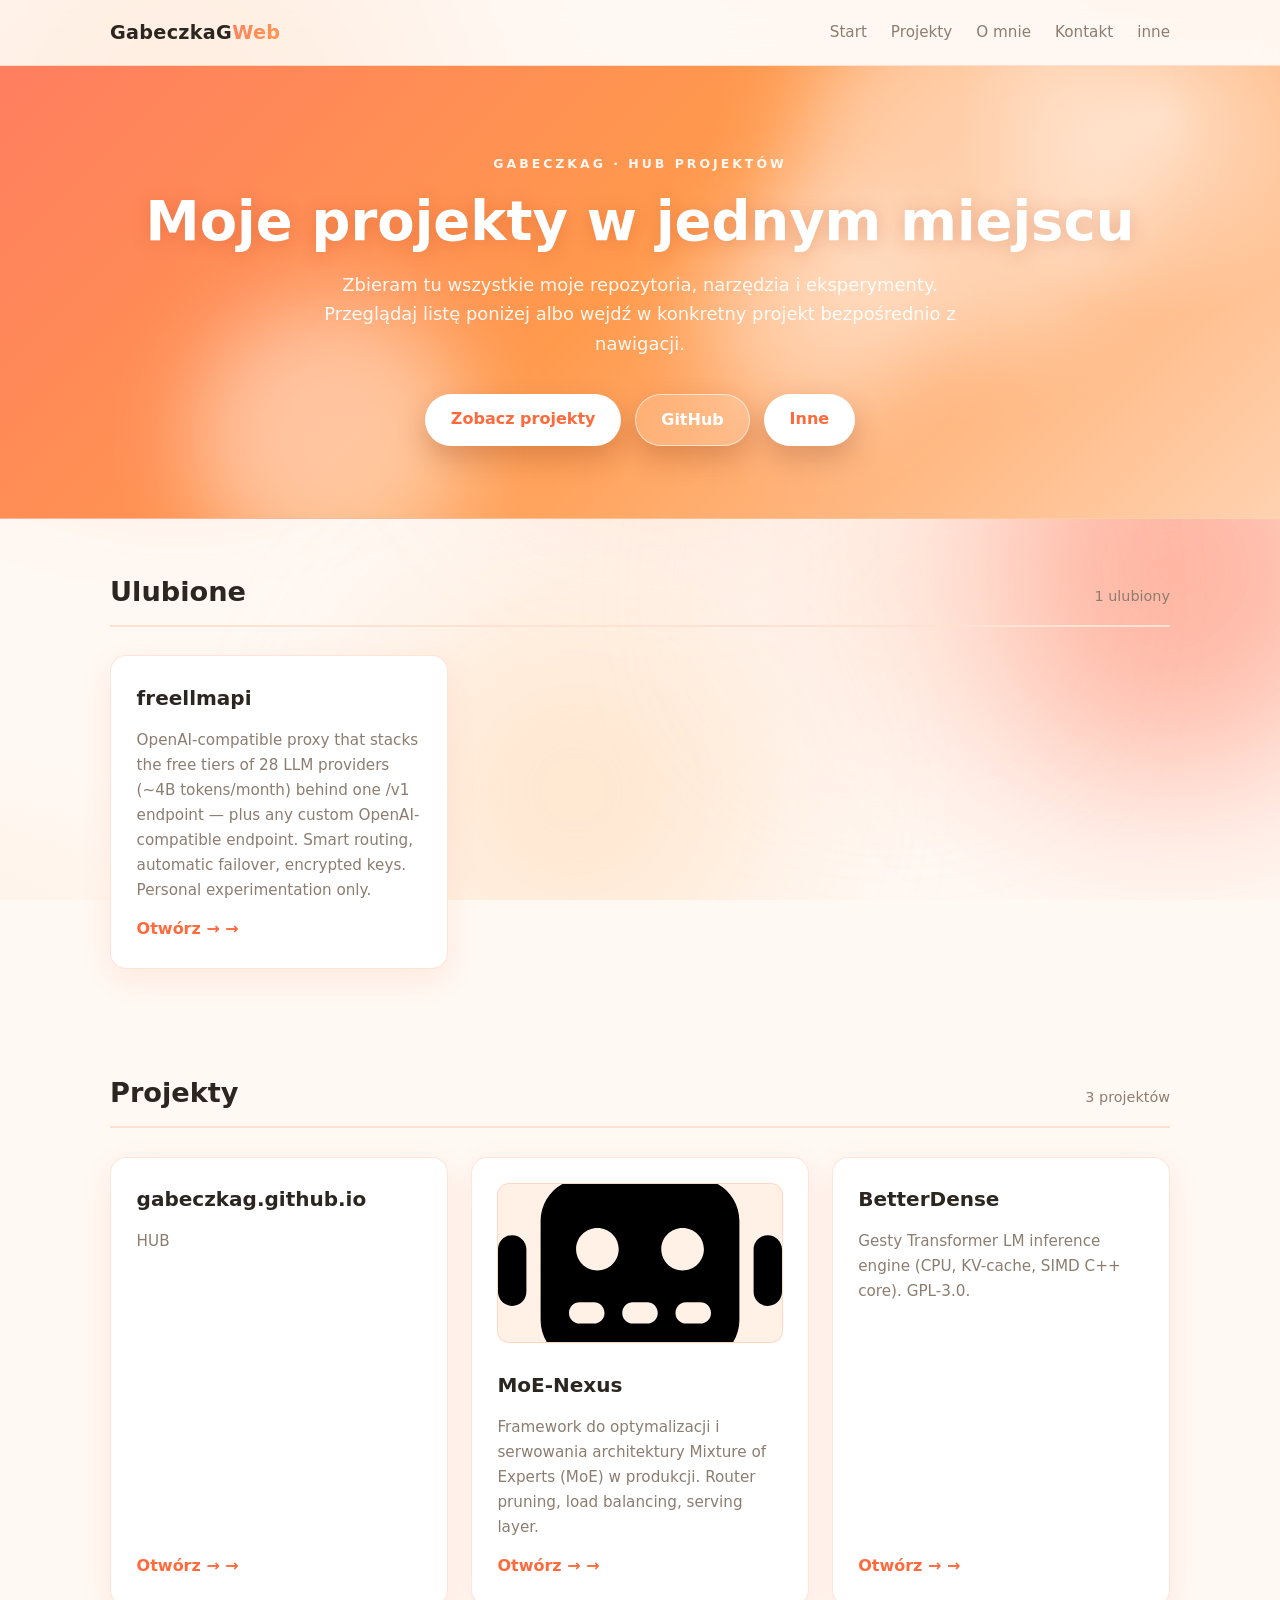
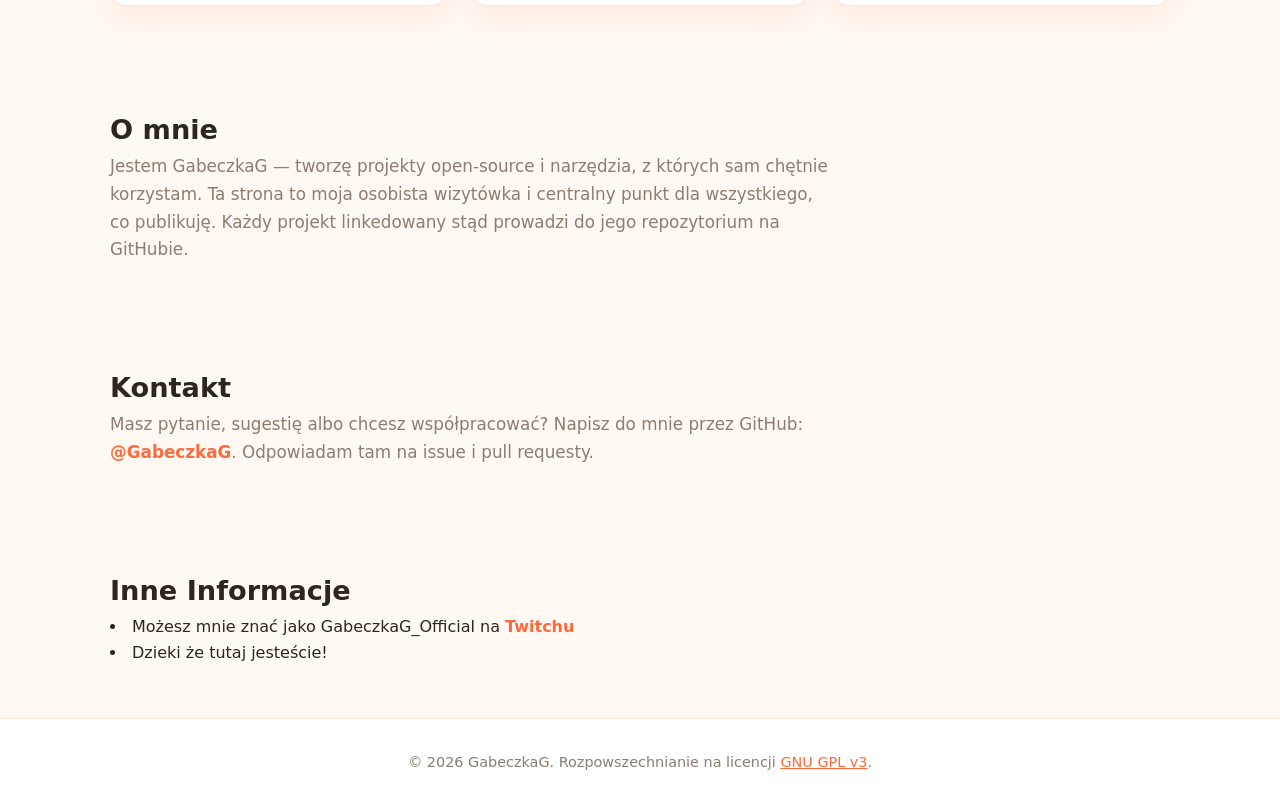
==== commit a1b68605: "zmień klasę przycisku Inne na btn (jak Zobacz projekty)" ====
--- a/index.html
+++ b/index.html
@@ -48,7 +48,7 @@
       <div class="hero-actions">
         <a class="btn" href="#projects">Zobacz projekty</a>
         <a class="btn btn-ghost" href="https://github.com/GabeczkaG">GitHub</a>
-        <a class="btn btn-ghost" href="#other">Inne</a>
+        <a class="btn" href="#other">Inne</a>
       </div>
     </div>
   </section>
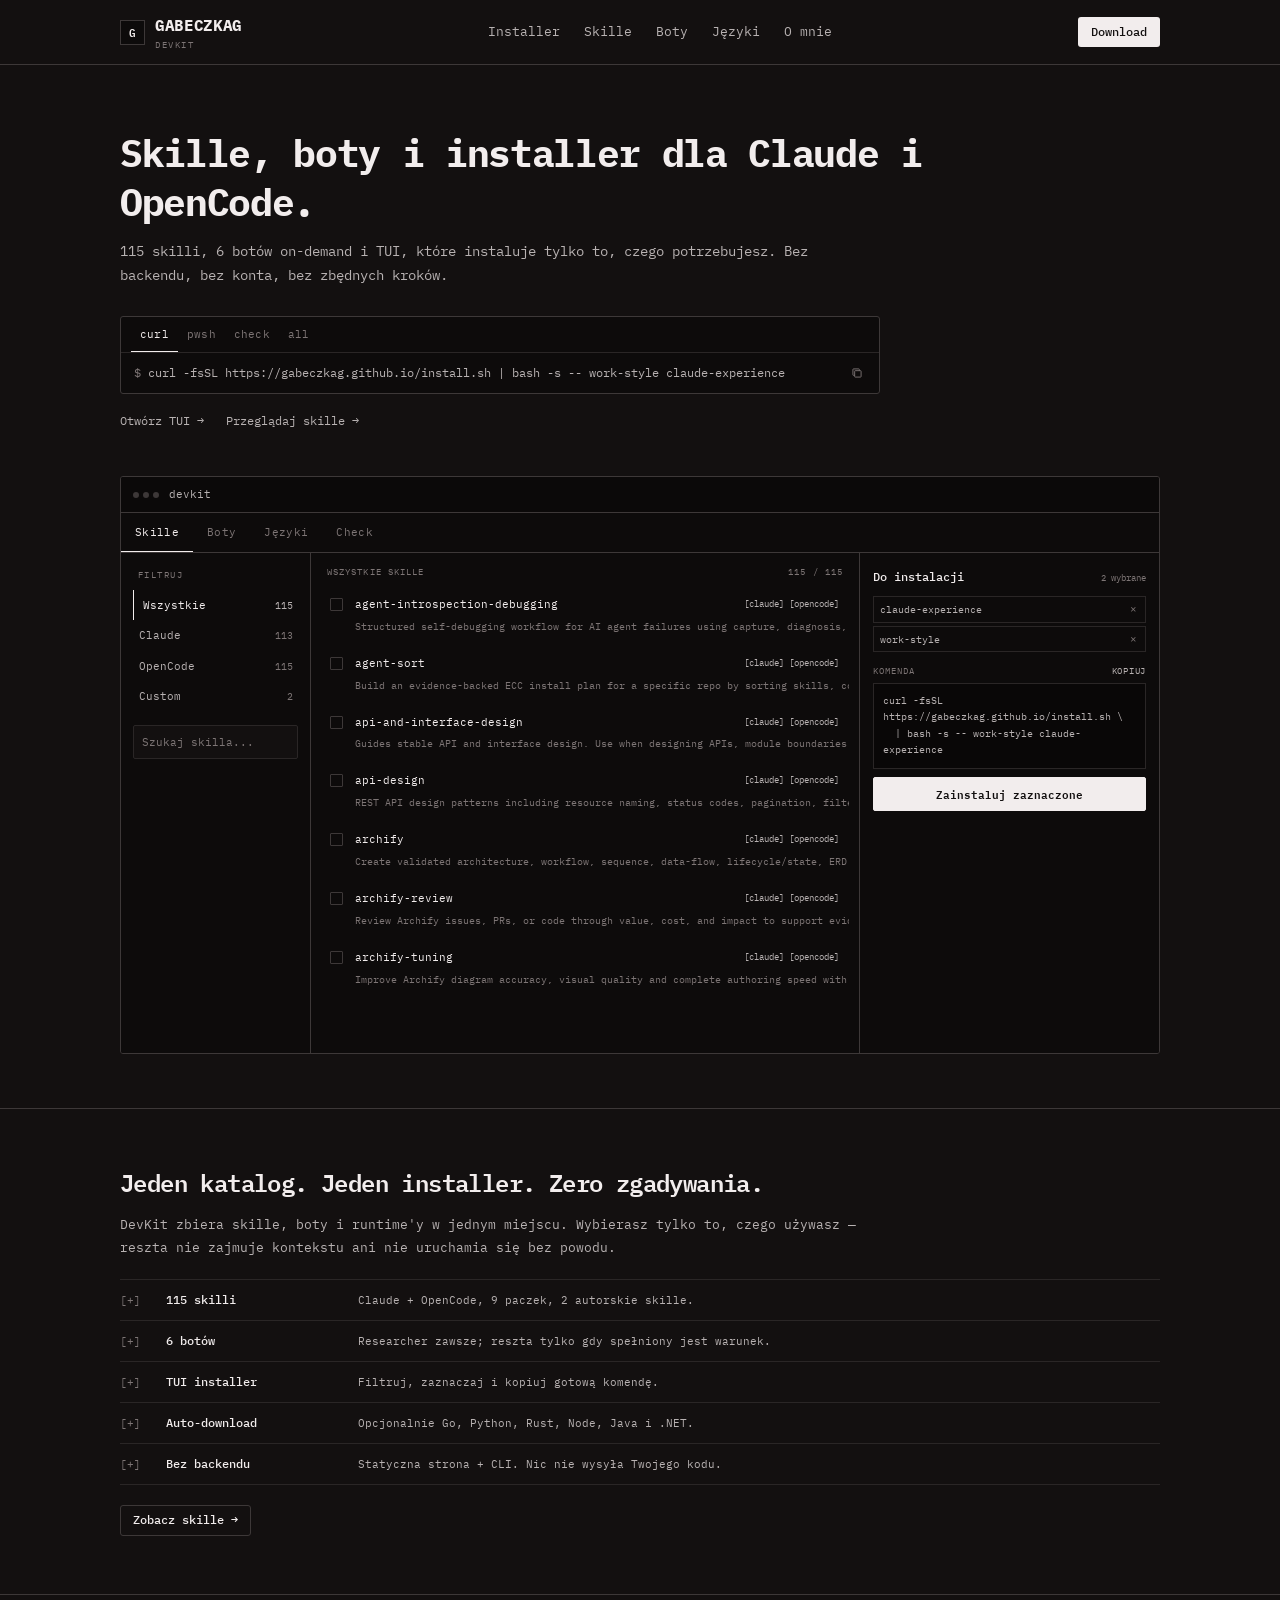
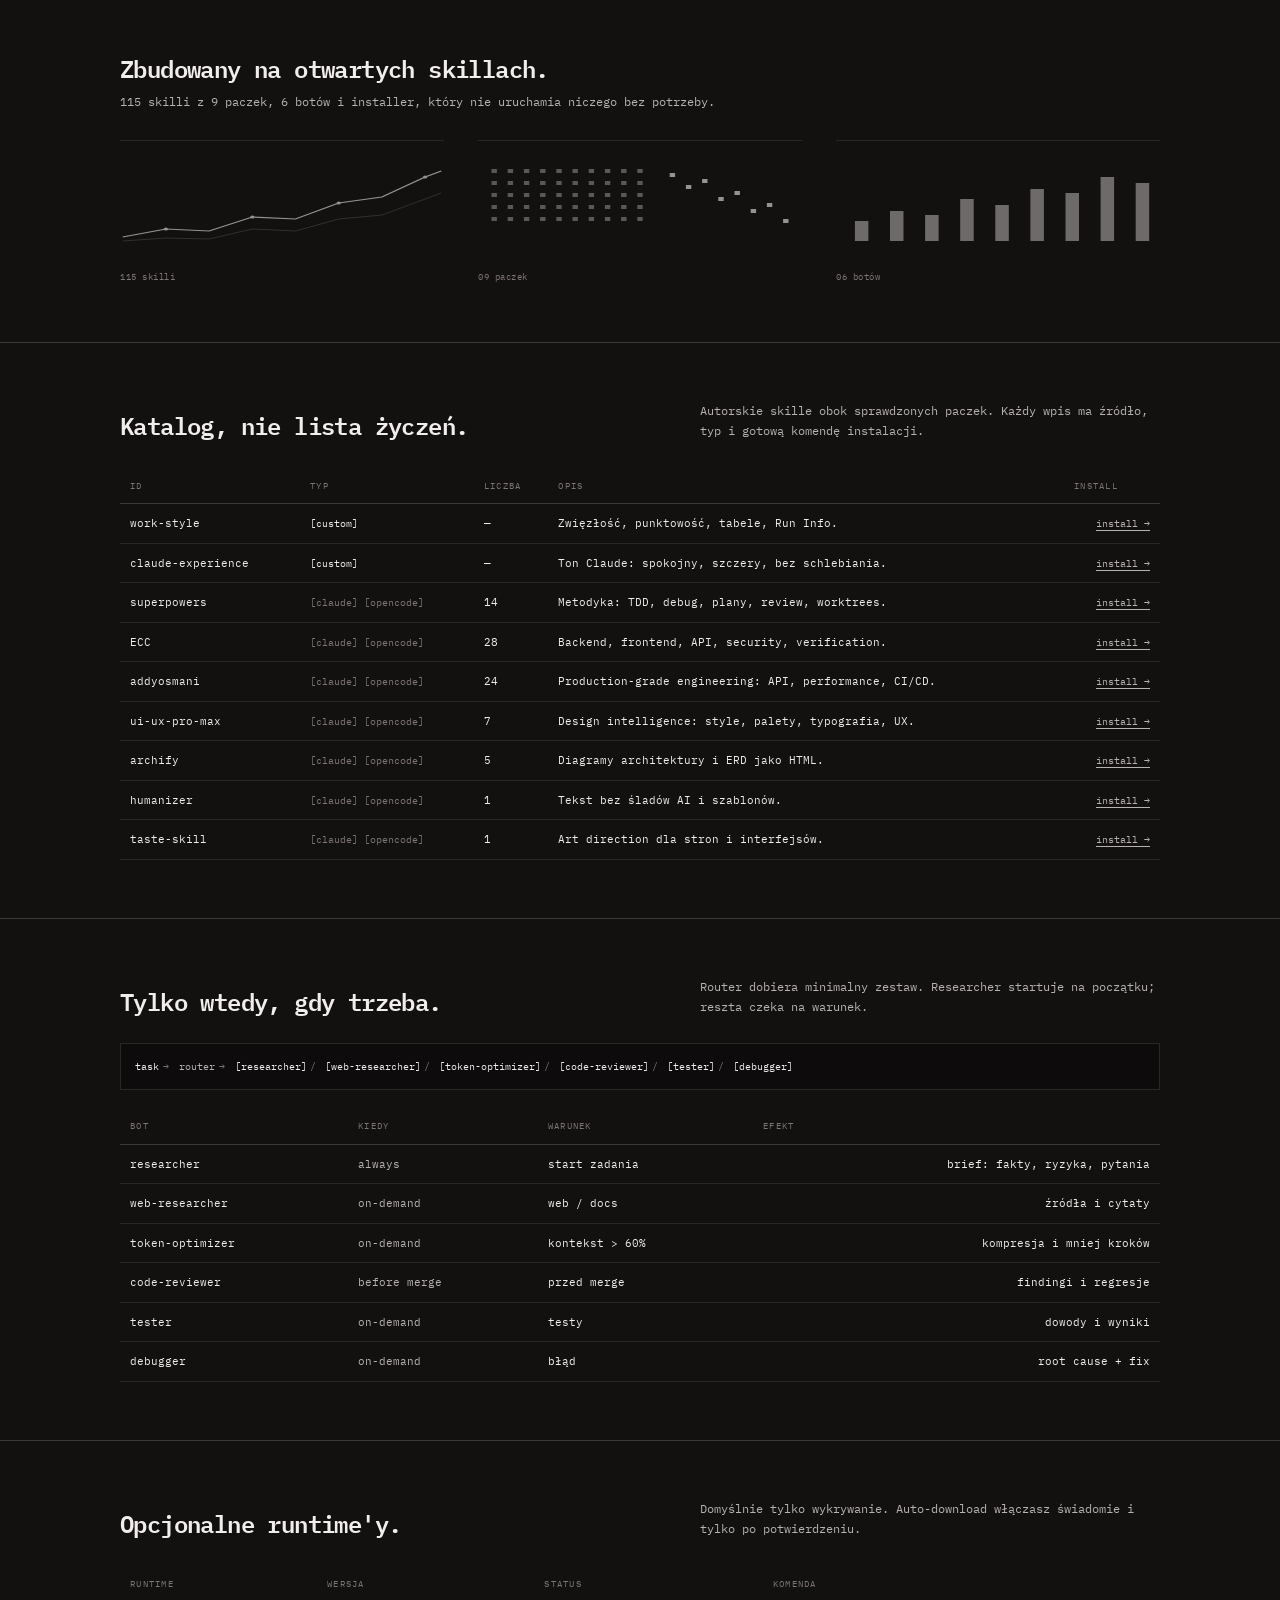
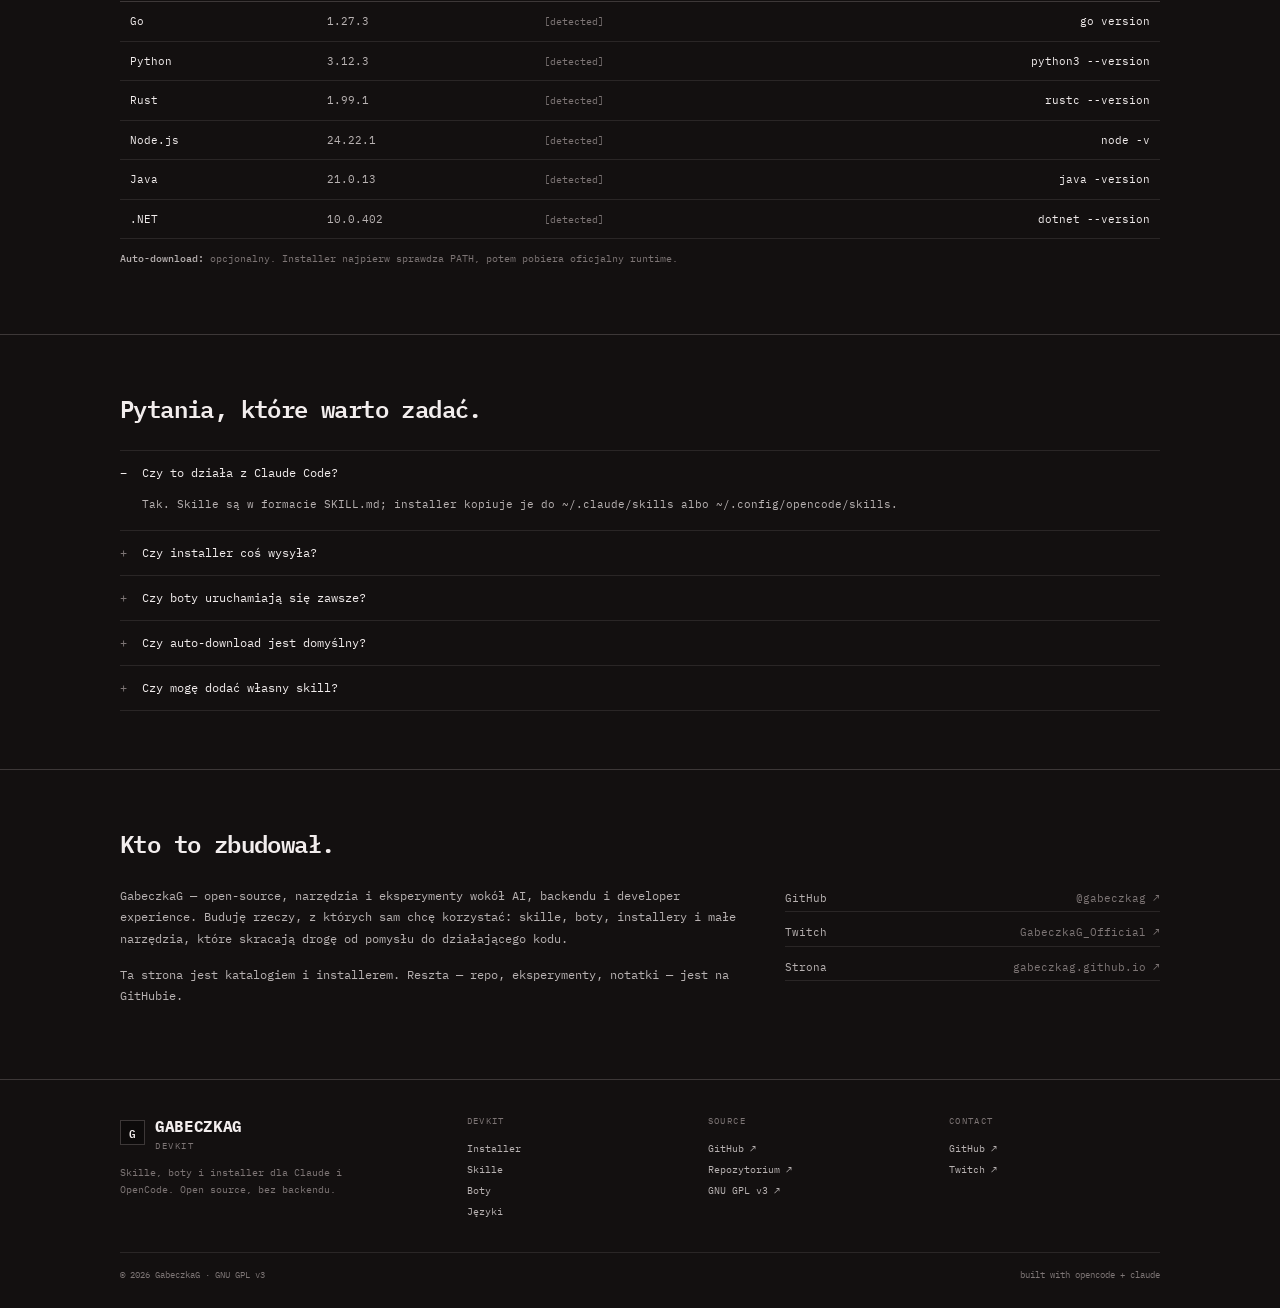
==== commit c10174e2: "feat: DevKit skills catalog with TUI installers" ====
--- a/index.html
+++ b/index.html
@@ -3,91 +3,894 @@
 <head>
 <meta charset="UTF-8">
 <meta name="viewport" content="width=device-width, initial-scale=1.0">
-<meta name="description" content="Hub projektów GabeczkaG — zbiór moich repozytoriów i prac open-source.">
-<title>GabeczkaGWeb — Moje projekty</title>
-<link rel="stylesheet" href="assets/css/style.css">
+<title>GabeczkaG DevKit — skille, boty, installer</title>
+<link rel="icon" href="favicon.svg" type="image/svg+xml">
+<meta name="description" content="Skille, boty i installer dla Claude i OpenCode. 115 skilli, mini database i TUI.">
+<link rel="preconnect" href="https://fonts.googleapis.com">
+<link rel="preconnect" href="https://fonts.gstatic.com" crossorigin>
+<link href="https://fonts.googleapis.com/css2?family=IBM+Plex+Mono:wght@400;500;600;700&display=swap" rel="stylesheet">
+<style>
+  :root{
+    --bg:#131010;
+    --bg-deep:#0d0b0b;
+    --bg-panel:#191515;
+    --bg-panel-2:#1e1919;
+    --text:#f2eded;
+    --muted:#b8b2b2;
+    --dim:#7d7575;
+    --line:#3d3838;
+    --line-soft:#2a2626;
+    --white:#f2eded;
+    --black:#131010;
+    --mono:"IBM Plex Mono","Berkeley Mono",ui-monospace,SFMono-Regular,Menlo,Monaco,Consolas,"Liberation Mono","Courier New",monospace;
+    --maxw:1120px;
+  }
+  *{box-sizing:border-box}
+  html{scroll-behavior:smooth}
+  body{
+    margin:0;background:var(--bg);color:var(--text);
+    font-family:var(--mono);font-size:16px;line-height:1.5;
+    -webkit-font-smoothing:antialiased;
+  }
+  ::selection{background:var(--text);color:var(--black)}
+  a{color:inherit;text-decoration:none}
+  button,input{font:inherit}
+  button{cursor:pointer}
+  code{font-family:var(--mono)}
+  .shell{max-width:var(--maxw);margin:0 auto;padding:0 40px}
+  .preview-tag{
+    position:fixed;right:14px;bottom:14px;z-index:80;
+    background:var(--text);color:var(--black);padding:6px 8px;
+    font-size:10px;font-weight:600;letter-spacing:.12em;text-transform:uppercase;
+    border-radius:2px;
+  }
+  .site-header{border-bottom:1px solid var(--line);background:var(--bg);position:sticky;top:0;z-index:50}
+  .header-inner{height:64px;display:flex;align-items:center;justify-content:space-between;gap:24px}
+  .logo{display:flex;align-items:center;gap:10px;font-size:16px;font-weight:700;letter-spacing:-.02em}
+  .logo-mark{
+    width:25px;height:25px;border:1px solid var(--line);display:grid;place-items:center;
+    font-size:11px;font-weight:600;color:var(--text);background:var(--bg-deep);
+  }
+  .logo small{display:block;font-size:9px;letter-spacing:.18em;color:var(--dim);font-weight:400;margin-top:1px}
+  .nav{display:flex;align-items:center;gap:24px;font-size:13px;color:var(--muted)}
+  .nav a:hover{color:var(--text)}
+  .header-actions{display:flex;align-items:center;gap:10px}
+  .btn{
+    display:inline-flex;align-items:center;justify-content:center;gap:8px;
+    border:1px solid transparent;border-radius:3px;padding:7px 12px;
+    font-size:12px;font-weight:500;line-height:1.2;transition:background .15s,color .15s,border-color .15s;
+  }
+  .btn-solid{background:var(--text);color:var(--black)}
+  .btn-solid:hover{background:#fff}
+  .btn-outline{border-color:var(--line);color:var(--text);background:transparent}
+  .btn-outline:hover{border-color:var(--text)}
+  .hero{padding:64px 0 46px}
+  .eyebrow{font-size:10px;letter-spacing:.18em;text-transform:uppercase;color:var(--dim);margin:0 0 18px}
+  .hero h1{
+    margin:0 0 14px;font-size:clamp(28px,4.2vw,38px);line-height:1.28;
+    font-weight:700;letter-spacing:-.035em;max-width:900px;
+  }
+  .hero-sub{margin:0;color:var(--muted);font-size:14px;line-height:1.7;max-width:700px}
+  .install-widget{margin-top:28px;border:1px solid var(--line);border-radius:3px;background:var(--bg-deep);max-width:760px}
+  .install-tabs{display:flex;gap:0;border-bottom:1px solid var(--line-soft);padding:0 10px;overflow-x:auto}
+  .install-tab{
+    appearance:none;background:transparent;border:0;color:var(--dim);
+    font-size:11px;padding:9px 9px;border-bottom:1px solid transparent;letter-spacing:.02em;
+  }
+  .install-tab:hover{color:var(--text)}
+  .install-tab.active{color:var(--text);border-bottom-color:var(--text)}
+  .install-row{display:flex;align-items:center;gap:10px;padding:11px 13px}
+  .install-cmd{flex:1;min-width:0;overflow-x:auto;white-space:nowrap;color:var(--muted);font-size:12px}
+  .install-cmd::before{content:"$ ";color:var(--dim)}
+  .copy-btn{
+    appearance:none;background:transparent;border:0;color:var(--dim);padding:2px;
+    display:inline-flex;align-items:center;justify-content:center;flex:0 0 auto;
+  }
+  .copy-btn:hover{color:var(--text)}
+  .copy-btn svg{width:14px;height:14px;stroke:currentColor;fill:none;stroke-width:1.6}
+  .hero-links{display:flex;gap:22px;margin-top:18px;font-size:12px;color:var(--muted)}
+  .hero-links a:hover{color:var(--text);text-decoration:underline}
+  .hero-visual{padding:0 0 54px}
+  .tui{
+    border:1px solid var(--line);border-radius:3px;overflow:hidden;
+    background:var(--bg-deep);
+  }
+  .tui-bar{display:flex;align-items:center;gap:10px;padding:9px 12px;border-bottom:1px solid var(--line);background:#0b0909}
+  .tui-dots{display:flex;gap:4px}
+  .tui-dots i{display:block;width:6px;height:6px;border-radius:50%;background:var(--line)}
+  .tui-title{font-size:11px;color:var(--muted)}
+  .tui-meta{margin-left:auto;font-size:10px;color:var(--dim);letter-spacing:.04em}
+  .tui-tabs{display:flex;border-bottom:1px solid var(--line);overflow-x:auto;background:var(--bg-deep)}
+  .tui-tab{
+    appearance:none;background:transparent;border:0;border-bottom:1px solid transparent;
+    color:var(--dim);font-size:11px;letter-spacing:.03em;padding:11px 14px;white-space:nowrap;
+  }
+  .tui-tab:hover{color:var(--text)}
+  .tui-tab.active{color:var(--text);border-bottom-color:var(--text)}
+  .tui-body{display:grid;grid-template-columns:190px minmax(0,1fr) 300px;min-height:500px}
+  .tui-body.no-side{grid-template-columns:minmax(0,1fr) 300px}
+  .tui-body.no-side .tui-side{display:none}
+  .tui-side{border-right:1px solid var(--line);padding:15px 12px;background:var(--bg-deep)}
+  .side-label{font-size:9px;letter-spacing:.16em;text-transform:uppercase;color:var(--dim);margin:0 0 8px;padding-left:5px}
+  .filter{
+    width:100%;display:flex;justify-content:space-between;align-items:center;gap:8px;
+    appearance:none;background:transparent;border:0;border-left:1px solid transparent;
+    color:var(--muted);font-size:11px;padding:7px 5px;text-align:left;
+  }
+  .filter:hover{color:var(--text);background:var(--bg-panel)}
+  .filter.active{color:var(--text);border-left-color:var(--text);padding-left:9px}
+  .filter .count{color:var(--dim);font-size:10px}
+  .filter.active .count{color:var(--muted)}
+  .search-wrap{margin-top:13px}
+  .search{
+    width:100%;background:var(--bg);border:1px solid var(--line-soft);border-radius:2px;
+    color:var(--text);font-size:11px;padding:8px;outline:none;
+  }
+  .search::placeholder{color:var(--dim)}
+  .search:focus{border-color:var(--muted)}
+  .side-note{margin-top:14px;color:var(--dim);font-size:9px;line-height:1.7;border-top:1px solid var(--line-soft);padding-top:10px}
+  .side-note strong{color:var(--muted);font-weight:500}
+  .tui-main{min-width:0;padding:12px 10px}
+  .list-head{display:flex;justify-content:space-between;gap:10px;padding:0 6px 9px;color:var(--dim);font-size:9px;letter-spacing:.12em;text-transform:uppercase}
+  .skill-list{display:flex;flex-direction:column;gap:1px;max-height:410px;overflow:auto;padding-right:2px;scrollbar-width:thin;scrollbar-color:var(--line) transparent}
+  .skill-list::-webkit-scrollbar{width:6px}
+  .skill-list::-webkit-scrollbar-thumb{background:var(--line)}
+  .skill-row{
+    display:grid;grid-template-columns:15px minmax(0,1fr) auto;gap:10px;align-items:start;
+    padding:9px 8px;border-left:1px solid transparent;border-bottom:1px solid transparent;color:var(--text);
+  }
+  .skill-row:hover{background:var(--bg-panel)}
+  .skill-row.selected{background:var(--bg-panel);border-left-color:var(--text)}
+  .check{
+    appearance:none;width:13px;height:13px;margin:1px 0 0;border:1px solid var(--line);
+    border-radius:1px;background:transparent;position:relative;cursor:pointer;
+  }
+  .check:checked{background:var(--text);border-color:var(--text)}
+  .check:checked::after{content:"";position:absolute;left:4px;top:1px;width:4px;height:8px;border:1.5px solid var(--black);border-top:0;border-left:0;transform:rotate(42deg)}
+  .skill-info{min-width:0}
+  .skill-name{display:flex;align-items:center;gap:6px;flex-wrap:wrap;font-size:11px;line-height:1.35}
+  .skill-desc{color:var(--dim);font-size:10px;line-height:1.45;margin-top:2px;overflow:hidden;text-overflow:ellipsis;white-space:nowrap}
+  .tui-tags{display:flex;gap:5px;flex-wrap:wrap;justify-content:flex-end;max-width:150px}
+  .tui-tag{color:var(--dim);font-size:9px;white-space:nowrap}
+  .tui-tag.custom{color:var(--text)}
+  .tui-tag.claude{color:var(--muted)}
+  .tui-tag.opencode{color:var(--muted)}
+  .tui-cart{border-left:1px solid var(--line);padding:15px 13px;background:var(--bg-deep)}
+  .cart-kicker{font-size:9px;letter-spacing:.16em;text-transform:uppercase;color:var(--dim);margin:0 0 9px}
+  .cart-title{display:flex;justify-content:space-between;align-items:baseline;gap:8px;margin-bottom:10px}
+  .cart-title strong{font-size:12px;font-weight:500}
+  .cart-title span{font-size:9px;color:var(--dim)}
+  .selected-list{display:flex;flex-direction:column;gap:3px;min-height:38px;margin-bottom:12px}
+  .selected-item{display:flex;justify-content:space-between;align-items:center;gap:8px;border:1px solid var(--line-soft);padding:4px 6px;font-size:10px;color:var(--muted)}
+  .selected-item button{appearance:none;border:0;background:transparent;color:var(--dim);font-size:11px;padding:0 2px}
+  .selected-item button:hover{color:var(--text)}
+  .empty-selected{color:var(--dim);font-size:10px;padding:6px 0}
+  .cmd-label{display:flex;justify-content:space-between;align-items:center;font-size:9px;letter-spacing:.12em;text-transform:uppercase;color:var(--dim);margin-bottom:5px}
+  .cmd-label button{appearance:none;background:transparent;border:0;color:var(--muted);font-size:9px;letter-spacing:.08em;text-transform:uppercase;padding:0}
+  .cmd-label button:hover{color:var(--text)}
+  .cmd-box{background:#090707;border:1px solid var(--line-soft);padding:9px;color:var(--muted);font-size:10px;line-height:1.65;white-space:pre-wrap;word-break:break-word;min-height:68px}
+  .cart-actions{display:flex;flex-direction:column;gap:5px;margin-top:8px}
+  .install-btn{appearance:none;background:var(--text);color:var(--black);border:1px solid var(--text);border-radius:2px;padding:8px;font-size:11px;font-weight:600}
+  .install-btn:hover{background:#fff}
+  .install-btn:disabled{opacity:.45;cursor:wait}
+  .cart-note{margin-top:8px;color:var(--dim);font-size:9px;line-height:1.6}
+  .status-line{margin-top:10px;padding-top:9px;border-top:1px solid var(--line-soft);color:var(--dim);font-size:9px;line-height:1.6;min-height:32px}
+  .status-line .ok{color:var(--text)}
+  .status-line .warn{color:var(--muted)}
+  .tui-status{display:flex;justify-content:space-between;gap:12px;flex-wrap:wrap;border-top:1px solid var(--line);padding:8px 12px;background:#0b0909;color:var(--dim);font-size:9px}
+  .tui-status .dot{display:inline-block;width:4px;height:4px;border-radius:50%;background:var(--muted);margin-right:5px}
+  .section{border-top:1px solid var(--line);padding:58px 0}
+  .section-head{display:flex;justify-content:space-between;align-items:flex-end;gap:28px;margin-bottom:26px}
+  .section-label{font-size:9px;letter-spacing:.18em;text-transform:uppercase;color:var(--dim);margin:0 0 8px}
+  h2{margin:0;font-size:clamp(19px,2.4vw,24px);line-height:1.3;font-weight:600;letter-spacing:-.025em}
+  .section-head p{margin:0;max-width:460px;color:var(--muted);font-size:12px;line-height:1.7}
+  .what p{max-width:760px;color:var(--muted);font-size:13px;line-height:1.8;margin:0 0 20px}
+  .feature-list{list-style:none;padding:0;margin:0;border-top:1px solid var(--line-soft)}
+  .feature-list li{display:grid;grid-template-columns:34px 180px minmax(0,1fr);gap:12px;align-items:baseline;border-bottom:1px solid var(--line-soft);padding:11px 0;font-size:12px}
+  .feature-list .marker{color:var(--dim);font-size:11px}
+  .feature-list strong{font-weight:500;color:var(--text)}
+  .feature-list span:last-child{color:var(--muted);font-size:11px}
+  .what .btn{margin-top:20px}
+  .stats-grid{display:grid;grid-template-columns:repeat(3,1fr);gap:34px;padding-top:6px}
+  .chart{border-top:1px solid var(--line-soft);padding-top:18px;min-height:120px}
+  .chart svg{display:block;width:100%;height:88px;color:var(--muted);opacity:.8}
+  .stat-label{margin-top:10px;color:var(--dim);font-size:9px;letter-spacing:.06em}
+  .data-table{width:100%;border-collapse:collapse;font-size:11px}
+  .data-table th,.data-table td{text-align:left;padding:11px 10px;border-bottom:1px solid var(--line-soft);vertical-align:top}
+  .data-table th{font-size:9px;letter-spacing:.14em;text-transform:uppercase;color:var(--dim);font-weight:400;border-bottom-color:var(--line)}
+  .data-table td:first-child{color:var(--text);white-space:nowrap}
+  .data-table td:nth-child(2){white-space:nowrap;color:var(--muted)}
+  .data-table td:last-child{text-align:right;white-space:nowrap}
+  .data-table tbody tr:hover{background:var(--bg-panel)}
+  .table-wrap{overflow-x:auto}
+  .inline-tag{color:var(--dim);font-size:10px}
+  .inline-tag.custom{color:var(--text)}
+  .table-link{color:var(--muted);text-decoration:underline;text-underline-offset:3px;font-size:10px}
+  .table-link:hover{color:var(--text)}
+  .routing{
+    border:1px solid var(--line-soft);background:var(--bg-deep);padding:13px 14px;margin-bottom:18px;
+    color:var(--dim);font-size:10px;line-height:1.9;overflow-x:auto;
+  }
+  .routing .node{color:var(--muted)}
+  .routing .node.task{color:var(--text)}
+  .routing .node.bot{color:var(--text)}
+  .routing .arrow{color:var(--dim);margin:0 4px}
+  .routing .or{color:var(--dim);margin:0 3px}
+  .runtimes-note{color:var(--dim);font-size:10px;margin-top:12px}
+  .runtimes-note strong{color:var(--muted);font-weight:500}
+  .faq{border-top:1px solid var(--line-soft)}
+  .faq details{border-bottom:1px solid var(--line-soft)}
+  .faq summary{
+    list-style:none;cursor:pointer;padding:13px 0;color:var(--text);font-size:12px;
+    display:flex;align-items:flex-start;gap:10px;
+  }
+  .faq summary::-webkit-details-marker{display:none}
+  .faq summary::before{content:"+";color:var(--dim);width:12px;flex:0 0 auto}
+  .faq details[open] summary::before{content:"−";color:var(--text)}
+  .faq details p{margin:0 0 15px 22px;color:var(--muted);font-size:11px;line-height:1.75;max-width:760px}
+  .about-grid{display:grid;grid-template-columns:1.25fr .75fr;gap:40px}
+  .about-grid p{color:var(--muted);font-size:12px;line-height:1.8;margin:0 0 14px}
+  .about-links{display:flex;flex-direction:column;gap:7px;font-size:11px}
+  .about-links a{display:flex;justify-content:space-between;gap:12px;border-bottom:1px solid var(--line-soft);padding:5px 0;color:var(--muted)}
+  .about-links a:hover{color:var(--text)}
+  .about-links span{color:var(--dim)}
+  footer{border-top:1px solid var(--line);padding:34px 0 26px}
+  .footer-grid{display:grid;grid-template-columns:1.5fr 1fr 1fr 1fr;gap:30px;padding-bottom:30px}
+  .footer-brand .logo{margin-bottom:12px}
+  .footer-brand p{color:var(--dim);font-size:10px;line-height:1.7;max-width:260px;margin:0}
+  .footer-col h3{font-size:9px;letter-spacing:.15em;text-transform:uppercase;color:var(--dim);font-weight:400;margin:0 0 11px}
+  .footer-col a{display:block;color:var(--muted);font-size:10px;padding:3px 0}
+  .footer-col a:hover{color:var(--text);text-decoration:underline}
+  .footer-bottom{border-top:1px solid var(--line-soft);padding-top:15px;display:flex;justify-content:space-between;gap:12px;flex-wrap:wrap;color:var(--dim);font-size:9px}
+  .toast{
+    position:fixed;left:50%;bottom:24px;transform:translateX(-50%) translateY(6px);
+    background:var(--text);color:var(--black);padding:7px 10px;font-size:10px;font-weight:600;
+    opacity:0;pointer-events:none;transition:opacity .15s,transform .15s;z-index:90;border-radius:2px;
+  }
+  .toast.show{opacity:1;transform:translateX(-50%) translateY(0)}
+  @media (max-width:1000px){
+    .tui-body{grid-template-columns:170px minmax(0,1fr) 280px}
+    .feature-list li{grid-template-columns:24px 150px minmax(0,1fr)}
+  }
+  @media (max-width:840px){
+    .nav{display:none}
+    .tui-body,.tui-body.no-side{grid-template-columns:1fr}
+    .tui-side{display:flex;flex-wrap:wrap;gap:4px;align-items:center;border-right:0;border-bottom:1px solid var(--line);padding:10px 12px}
+    .side-label{width:100%;margin-bottom:2px}
+    .filter{width:auto;padding:5px 7px}
+    .search-wrap{width:100%;margin-top:4px}
+    .side-note{display:none}
+    .tui-cart{border-left:0;border-top:1px solid var(--line)}
+    .tui-main{order:2}
+    .stats-grid{grid-template-columns:1fr;gap:22px}
+    .about-grid{grid-template-columns:1fr;gap:24px}
+    .footer-grid{grid-template-columns:1fr 1fr}
+    .section{padding:44px 0}
+    .section-head{flex-direction:column;align-items:flex-start;gap:8px}
+    .skill-row{grid-template-columns:15px minmax(0,1fr)}
+    .tui-tags{display:none}
+  }
+  @media (max-width:560px){
+    .shell{padding:0 18px}
+    .header-inner{height:58px}
+    .logo small{display:none}
+    .hero{padding:42px 0 34px}
+    .hero-visual{padding-bottom:38px}
+    .install-row{padding:9px 10px}
+    .install-cmd{font-size:10px}
+    .feature-list li{grid-template-columns:18px minmax(0,1fr);gap:8px}
+    .feature-list li span:last-child{grid-column:2}
+    .footer-grid{grid-template-columns:1fr}
+    .tui-tab{padding:9px 10px;font-size:10px}
+    .tui-status{font-size:8px}
+    .preview-tag{right:8px;bottom:8px}
+  }
+  @media (prefers-reduced-motion:reduce){
+    *,*::before,*::after{scroll-behavior:auto!important;transition-duration:.01ms!important;animation-duration:.01ms!important}
+  }
+</style>
 </head>
 <body>
-  <div class="plasma-bg" aria-hidden="true">
-    <div class="blob" style="width:520px;height:520px;background:#ff9a4d;top:-120px;left:-80px;animation-delay:-5s;"></div>
-    <div class="blob" style="width:420px;height:420px;background:#ff7e5f;top:40%;right:-100px;animation-delay:-12s;"></div>
-    <div class="blob" style="width:380px;height:380px;background:#ffd9b3;bottom:-80px;left:30%;animation-delay:-18s;"></div>
-    <div class="blob" style="width:300px;height:300px;background:#ffb88c;top:20%;left:40%;animation-delay:-8s;"></div>
-    <div class="blob" style="width:260px;height:260px;background:#ffe2d1;bottom:20%;right:20%;animation-delay:-15s;"></div>
+
+<header class="site-header">
+  <div class="shell header-inner">
+    <a class="logo" href="#top" aria-label="GabeczkaG DevKit">
+      <span class="logo-mark">G</span>
+      <span>GABECZKAG<small>DEVKIT</small></span>
+    </a>
+    <nav class="nav" aria-label="Nawigacja">
+      <a href="#installer">Installer</a>
+      <a href="#skills">Skille</a>
+      <a href="#bots">Boty</a>
+      <a href="#runtimes">Języki</a>
+      <a href="#about">O mnie</a>
+    </nav>
+    <div class="header-actions">
+      <a class="btn btn-solid" href="#installer">Download</a>
+    </div>
   </div>
-
-  <header class="site-header" id="top">
-  <nav class="navbar" aria-label="Główna nawigacja">
-    <a class="brand" href="#top"><span class="brand-name">GabeczkaG</span><span class="brand-accent">Web</span></a>
-
-    <button class="nav-toggle" aria-label="Przełącz menu" aria-expanded="false" aria-controls="nav-menu">
-      <span></span><span></span><span></span>
-    </button>
-
-    <ul class="nav-menu" id="nav-menu">
-      <li><a href="#top">Start</a></li>
-      <li><a href="#projects">Projekty</a></li>
-      <li><a href="#about">O mnie</a></li>
-      <li><a href="#contact">Kontakt</a></li>
-      <li><a href="#other">inne</a></li>
-    </ul>
-  </nav>
 </header>
 
-<main>
+<main id="top">
   <section class="hero">
-    <div class="hero-blobs" aria-hidden="true">
-      <div class="hero-blob" style="width:360px;height:360px;top:-80px;right:10%;animation-delay:-3s;"></div>
-      <div class="hero-blob" style="width:280px;height:280px;bottom:-60px;left:15%;animation-delay:-9s;"></div>
-      <div class="hero-blob" style="width:220px;height:220px;top:30%;left:55%;animation-delay:-16s;"></div>
-    </div>
-    <div class="hero-inner">
-      <p class="hero-eyebrow">GabeczkaG · hub projektów</p>
-      <h1>Moje projekty w jednym miejscu</h1>
-      <p class="hero-sub">Zbieram tu wszystkie moje repozytoria, narzędzia i eksperymenty. Przeglądaj listę poniżej albo wejdź w konkretny projekt bezpośrednio z nawigacji.</p>
-      <div class="hero-actions">
-        <a class="btn" href="#projects">Zobacz projekty</a>
-        <a class="btn btn-ghost" href="https://github.com/GabeczkaG">GitHub</a>
-        <a class="btn" href="#other">Inne</a>
+    <div class="shell">
+      <h1>Skille, boty i installer dla Claude i OpenCode.</h1>
+      <p class="hero-sub">115 skilli, 6 botów on-demand i TUI, które instaluje tylko to, czego potrzebujesz. Bez backendu, bez konta, bez zbędnych kroków.</p>
+
+      <div class="install-widget" aria-label="Instalacja">
+        <div class="install-tabs" role="tablist">
+          <button class="install-tab active" data-cmd="curl" role="tab" aria-selected="true">curl</button>
+          <button class="install-tab" data-cmd="pwsh" role="tab" aria-selected="false">pwsh</button>
+          <button class="install-tab" data-cmd="check" role="tab" aria-selected="false">check</button>
+          <button class="install-tab" data-cmd="all" role="tab" aria-selected="false">all</button>
+        </div>
+        <div class="install-row">
+          <code class="install-cmd" id="heroCmd">curl -fsSL https://gabeczkag.github.io/install.sh | bash -s -- work-style claude-experience</code>
+          <button class="copy-btn" id="copyHero" aria-label="Kopiuj komendę instalacji">
+            <svg viewBox="0 0 24 24" aria-hidden="true"><rect x="8" y="8" width="11" height="11" rx="1"/><path d="M16 8V6a1 1 0 0 0-1-1H6a1 1 0 0 0-1 1v9a1 1 0 0 0 1 1h2"/></svg>
+          </button>
+        </div>
+      </div>
+
+      <div class="hero-links">
+        <a href="#installer">Otwórz TUI →</a>
+        <a href="#skills">Przeglądaj skille →</a>
       </div>
     </div>
   </section>
 
-  <section class="favorites" id="favorites" hidden>
-    <div class="section-head">
-      <h2>Ulubione</h2>
-      <span class="projects-count" data-favorites-count></span>
-    </div>
-    <div class="projects-grid" data-favorites-grid></div>
+  <section class="hero-visual" id="installer">
+    <div class="shell">
+      <div class="tui" aria-label="Installer TUI">
+        <div class="tui-bar">
+          <span class="tui-dots"><i></i><i></i><i></i></span>
+          <span class="tui-title">devkit</span>
+        </div>
+        <div class="tui-tabs" role="tablist" aria-label="Widoki installera">
+          <button class="tui-tab active" data-tab="skills" role="tab" aria-selected="true">Skille</button>
+          <button class="tui-tab" data-tab="bots" role="tab" aria-selected="false">Boty</button>
+          <button class="tui-tab" data-tab="langs" role="tab" aria-selected="false">Języki</button>
+          <button class="tui-tab" data-tab="check" role="tab" aria-selected="false">Check</button>
+        </div>
+        <div class="tui-body" id="tuiBody">
+          <aside class="tui-side" id="tuiSide">
+            <p class="side-label">Filtruj</p>
+            <div id="filters"></div>
+            <div class="search-wrap">
+              <input class="search" id="searchInput" type="search" placeholder="Szukaj skilla..." autocomplete="off">
+            </div>
+          </aside>
+          <div class="tui-main">
+            <div class="list-head"><span id="listTitle">Wszystkie skille</span><span id="listCount">15 / 115</span></div>
+            <div id="mainList" class="skill-list"></div>
+          </div>
+          <aside class="tui-cart" id="tuiCart"></aside>
+        </div>
+      </div>
+    </div>
   </section>
 
-  <section class="projects" id="projects">
-    <div class="section-head">
-      <h2>Projekty</h2>
-      <span class="projects-count" data-projects-count></span>
-    </div>
-    <div class="projects-grid" data-projects-grid></div>
+  <section class="section what">
+    <div class="shell">
+      <h2>Jeden katalog. Jeden installer. Zero zgadywania.</h2>
+      <p style="margin-top:14px">DevKit zbiera skille, boty i runtime'y w jednym miejscu. Wybierasz tylko to, czego używasz — reszta nie zajmuje kontekstu ani nie uruchamia się bez powodu.</p>
+      <ul class="feature-list">
+        <li><span class="marker">[+]</span><strong>115 skilli</strong><span>Claude + OpenCode, 9 paczek, 2 autorskie skille.</span></li>
+        <li><span class="marker">[+]</span><strong>6 botów</strong><span>Researcher zawsze; reszta tylko gdy spełniony jest warunek.</span></li>
+        <li><span class="marker">[+]</span><strong>TUI installer</strong><span>Filtruj, zaznaczaj i kopiuj gotową komendę.</span></li>
+        <li><span class="marker">[+]</span><strong>Auto-download</strong><span>Opcjonalnie Go, Python, Rust, Node, Java i .NET.</span></li>
+        <li><span class="marker">[+]</span><strong>Bez backendu</strong><span>Statyczna strona + CLI. Nic nie wysyła Twojego kodu.</span></li>
+      </ul>
+      <a class="btn btn-outline" href="#skills" style="margin-top:20px">Zobacz skille →</a>
+    </div>
   </section>
 
-  <section class="about" id="about">
-    <h2>O mnie</h2>
-    <p>Jestem GabeczkaG — tworzę projekty open-source i narzędzia, z których sam chętnie korzystam. Ta strona to moja osobista wizytówka i centralny punkt dla wszystkiego, co publikuję. Każdy projekt linkedowany stąd prowadzi do jego repozytorium na GitHubie.</p>
+  <section class="section">
+    <div class="shell">
+      <h2 style="margin-bottom:8px">Zbudowany na otwartych skillach.</h2>
+      <p style="margin:0 0 22px;color:var(--muted);font-size:12px;line-height:1.7;max-width:700px">115 skilli z 9 paczek, 6 botów i installer, który nie uruchamia niczego bez potrzeby.</p>
+      <div class="stats-grid">
+        <div>
+          <div class="chart">
+            <svg viewBox="0 0 240 88" preserveAspectRatio="none" aria-hidden="true">
+              <path d="M2 78 L34 70 L66 72 L98 58 L130 60 L162 44 L194 38 L226 18 L238 12" fill="none" stroke="currentColor" stroke-width="1.2"/>
+              <path d="M2 82 L34 79 L66 80 L98 70 L130 72 L162 60 L194 56 L226 40 L238 34" fill="none" stroke="currentColor" stroke-width=".6" opacity=".35"/>
+              <g fill="currentColor"><circle cx="34" cy="70" r="1.6"/><circle cx="98" cy="58" r="1.6"/><circle cx="162" cy="44" r="1.6"/><circle cx="226" cy="18" r="1.6"/></g>
+            </svg>
+          </div>
+          <div class="stat-label">115 skilli</div>
+        </div>
+        <div>
+          <div class="chart">
+            <svg viewBox="0 0 240 88" preserveAspectRatio="none" aria-hidden="true">
+              <g fill="currentColor" opacity=".55">
+                <rect x="10" y="10" width="4" height="4"/><rect x="22" y="10" width="4" height="4"/><rect x="34" y="10" width="4" height="4"/><rect x="46" y="10" width="4" height="4"/><rect x="58" y="10" width="4" height="4"/><rect x="70" y="10" width="4" height="4"/><rect x="82" y="10" width="4" height="4"/><rect x="94" y="10" width="4" height="4"/><rect x="106" y="10" width="4" height="4"/><rect x="118" y="10" width="4" height="4"/>
+                <rect x="10" y="22" width="4" height="4"/><rect x="22" y="22" width="4" height="4"/><rect x="34" y="22" width="4" height="4"/><rect x="46" y="22" width="4" height="4"/><rect x="58" y="22" width="4" height="4"/><rect x="70" y="22" width="4" height="4"/><rect x="82" y="22" width="4" height="4"/><rect x="94" y="22" width="4" height="4"/><rect x="106" y="22" width="4" height="4"/><rect x="118" y="22" width="4" height="4"/>
+                <rect x="10" y="34" width="4" height="4"/><rect x="22" y="34" width="4" height="4"/><rect x="34" y="34" width="4" height="4"/><rect x="46" y="34" width="4" height="4"/><rect x="58" y="34" width="4" height="4"/><rect x="70" y="34" width="4" height="4"/><rect x="82" y="34" width="4" height="4"/><rect x="94" y="34" width="4" height="4"/><rect x="106" y="34" width="4" height="4"/><rect x="118" y="34" width="4" height="4"/>
+                <rect x="10" y="46" width="4" height="4"/><rect x="22" y="46" width="4" height="4"/><rect x="34" y="46" width="4" height="4"/><rect x="46" y="46" width="4" height="4"/><rect x="58" y="46" width="4" height="4"/><rect x="70" y="46" width="4" height="4"/><rect x="82" y="46" width="4" height="4"/><rect x="94" y="46" width="4" height="4"/><rect x="106" y="46" width="4" height="4"/><rect x="118" y="46" width="4" height="4"/>
+                <rect x="10" y="58" width="4" height="4"/><rect x="22" y="58" width="4" height="4"/><rect x="34" y="58" width="4" height="4"/><rect x="46" y="58" width="4" height="4"/><rect x="58" y="58" width="4" height="4"/><rect x="70" y="58" width="4" height="4"/><rect x="82" y="58" width="4" height="4"/><rect x="94" y="58" width="4" height="4"/><rect x="106" y="58" width="4" height="4"/><rect x="118" y="58" width="4" height="4"/>
+              </g>
+              <g fill="currentColor"><rect x="142" y="14" width="4" height="4"/><rect x="154" y="26" width="4" height="4"/><rect x="166" y="20" width="4" height="4"/><rect x="178" y="38" width="4" height="4"/><rect x="190" y="32" width="4" height="4"/><rect x="202" y="50" width="4" height="4"/><rect x="214" y="44" width="4" height="4"/><rect x="226" y="60" width="4" height="4"/></g>
+            </svg>
+          </div>
+          <div class="stat-label">09 paczek</div>
+        </div>
+        <div>
+          <div class="chart">
+            <svg viewBox="0 0 240 88" preserveAspectRatio="none" aria-hidden="true">
+              <g fill="currentColor" opacity=".7">
+                <rect x="14" y="62" width="10" height="20"/><rect x="40" y="52" width="10" height="30"/><rect x="66" y="56" width="10" height="26"/><rect x="92" y="40" width="10" height="42"/><rect x="118" y="46" width="10" height="36"/><rect x="144" y="30" width="10" height="52"/><rect x="170" y="34" width="10" height="48"/><rect x="196" y="18" width="10" height="64"/><rect x="222" y="24" width="10" height="58"/>
+              </g>
+            </svg>
+          </div>
+          <div class="stat-label">06 botów</div>
+        </div>
+      </div>
+    </div>
   </section>
 
-  <section class="contact" id="contact">
-    <h2>Kontakt</h2>
-    <p>Masz pytanie, sugestię albo chcesz współpracować? Napisz do mnie przez GitHub: <a href="https://github.com/GabeczkaG">@GabeczkaG</a>. Odpowiadam tam na issue i pull requesty.</p>
+  <section class="section" id="skills">
+    <div class="shell">
+      <div class="section-head">
+        <div><h2>Katalog, nie lista życzeń.</h2></div>
+        <p>Autorskie skille obok sprawdzonych paczek. Każdy wpis ma źródło, typ i gotową komendę instalacji.</p>
+      </div>
+      <div class="table-wrap">
+        <table class="data-table">
+          <thead><tr><th>ID</th><th>Typ</th><th>Liczba</th><th>Opis</th><th>Install</th></tr></thead>
+          <tbody>
+            <tr><td>work-style</td><td><span class="inline-tag custom">[custom]</span></td><td>—</td><td>Zwięzłość, punktowość, tabele, <code>Run Info</code>.</td><td><a class="table-link" href="#installer">install →</a></td></tr>
+            <tr><td>claude-experience</td><td><span class="inline-tag custom">[custom]</span></td><td>—</td><td>Ton Claude: spokojny, szczery, bez schlebiania.</td><td><a class="table-link" href="#installer">install →</a></td></tr>
+            <tr><td>superpowers</td><td><span class="inline-tag">[claude] [opencode]</span></td><td>14</td><td>Metodyka: TDD, debug, plany, review, worktrees.</td><td><a class="table-link" href="#installer">install →</a></td></tr>
+            <tr><td>ECC</td><td><span class="inline-tag">[claude] [opencode]</span></td><td>28</td><td>Backend, frontend, API, security, verification.</td><td><a class="table-link" href="#installer">install →</a></td></tr>
+            <tr><td>addyosmani</td><td><span class="inline-tag">[claude] [opencode]</span></td><td>24</td><td>Production-grade engineering: API, performance, CI/CD.</td><td><a class="table-link" href="#installer">install →</a></td></tr>
+            <tr><td>ui-ux-pro-max</td><td><span class="inline-tag">[claude] [opencode]</span></td><td>7</td><td>Design intelligence: style, palety, typografia, UX.</td><td><a class="table-link" href="#installer">install →</a></td></tr>
+            <tr><td>archify</td><td><span class="inline-tag">[claude] [opencode]</span></td><td>5</td><td>Diagramy architektury i ERD jako HTML.</td><td><a class="table-link" href="#installer">install →</a></td></tr>
+            <tr><td>humanizer</td><td><span class="inline-tag">[claude] [opencode]</span></td><td>1</td><td>Tekst bez śladów AI i szablonów.</td><td><a class="table-link" href="#installer">install →</a></td></tr>
+            <tr><td>taste-skill</td><td><span class="inline-tag">[claude] [opencode]</span></td><td>1</td><td>Art direction dla stron i interfejsów.</td><td><a class="table-link" href="#installer">install →</a></td></tr>
+          </tbody>
+        </table>
+      </div>
+    </div>
   </section>
-  <section class="contact" class="fonts" id="other" class="rameczka">
-    <h2>Inne Informacje</h2>
-    <li>Możesz mnie znać jako GabeczkaG_Official na <a href="https://www.twitch.tv/gabeczkag_official">Twitchu</a></li>
-    <li>Dzieki że tutaj jesteście!</li>
+
+  <section class="section" id="bots">
+    <div class="shell">
+      <div class="section-head">
+        <div><h2>Tylko wtedy, gdy trzeba.</h2></div>
+        <p>Router dobiera minimalny zestaw. Researcher startuje na początku; reszta czeka na warunek.</p>
+      </div>
+      <div class="routing" aria-label="Router botów">
+        <span class="node task">task</span><span class="arrow">→</span>
+        <span class="node">router</span><span class="arrow">→</span>
+        <span class="node bot">[researcher]</span><span class="or">/</span>
+        <span class="node bot">[web-researcher]</span><span class="or">/</span>
+        <span class="node bot">[token-optimizer]</span><span class="or">/</span>
+        <span class="node bot">[code-reviewer]</span><span class="or">/</span>
+        <span class="node bot">[tester]</span><span class="or">/</span>
+        <span class="node bot">[debugger]</span>
+      </div>
+      <div class="table-wrap">
+        <table class="data-table">
+          <thead><tr><th>Bot</th><th>Kiedy</th><th>Warunek</th><th>Efekt</th></tr></thead>
+          <tbody>
+            <tr><td>researcher</td><td>always</td><td>start zadania</td><td>brief: fakty, ryzyka, pytania</td></tr>
+            <tr><td>web-researcher</td><td>on-demand</td><td>web / docs</td><td>źródła i cytaty</td></tr>
+            <tr><td>token-optimizer</td><td>on-demand</td><td>kontekst &gt; 60%</td><td>kompresja i mniej kroków</td></tr>
+            <tr><td>code-reviewer</td><td>before merge</td><td>przed merge</td><td>findingi i regresje</td></tr>
+            <tr><td>tester</td><td>on-demand</td><td>testy</td><td>dowody i wyniki</td></tr>
+            <tr><td>debugger</td><td>on-demand</td><td>błąd</td><td>root cause + fix</td></tr>
+          </tbody>
+        </table>
+      </div>
+    </div>
+  </section>
+
+  <section class="section" id="runtimes">
+    <div class="shell">
+      <div class="section-head">
+        <div><h2>Opcjonalne runtime'y.</h2></div>
+        <p>Domyślnie tylko wykrywanie. Auto-download włączasz świadomie i tylko po potwierdzeniu.</p>
+      </div>
+      <div class="table-wrap">
+        <table class="data-table">
+          <thead><tr><th>Runtime</th><th>Wersja</th><th>Status</th><th>Komenda</th></tr></thead>
+          <tbody>
+            <tr><td>Go</td><td>1.27.3</td><td><span class="inline-tag">[detected]</span></td><td><code>go version</code></td></tr>
+            <tr><td>Python</td><td>3.12.3</td><td><span class="inline-tag">[detected]</span></td><td><code>python3 --version</code></td></tr>
+            <tr><td>Rust</td><td>1.99.1</td><td><span class="inline-tag">[detected]</span></td><td><code>rustc --version</code></td></tr>
+            <tr><td>Node.js</td><td>24.22.1</td><td><span class="inline-tag">[detected]</span></td><td><code>node -v</code></td></tr>
+            <tr><td>Java</td><td>21.0.13</td><td><span class="inline-tag">[detected]</span></td><td><code>java -version</code></td></tr>
+            <tr><td>.NET</td><td>10.0.402</td><td><span class="inline-tag">[detected]</span></td><td><code>dotnet --version</code></td></tr>
+          </tbody>
+        </table>
+      </div>
+      <p class="runtimes-note"><strong>Auto-download:</strong> opcjonalny. Installer najpierw sprawdza PATH, potem pobiera oficjalny runtime.</p>
+    </div>
+  </section>
+
+  <section class="section" id="faq">
+    <div class="shell">
+      <div class="section-head">
+        <div><h2>Pytania, które warto zadać.</h2></div>
+      </div>
+      <div class="faq">
+        <details open>
+          <summary>Czy to działa z Claude Code?</summary>
+          <p>Tak. Skille są w formacie <code>SKILL.md</code>; installer kopiuje je do <code>~/.claude/skills</code> albo <code>~/.config/opencode/skills</code>.</p>
+        </details>
+        <details>
+          <summary>Czy installer coś wysyła?</summary>
+          <p>Nie. Strona jest statyczna, a CLI pobiera manifest i pliki z GitHuba. Żaden kod projektu nie opuszcza maszyny.</p>
+        </details>
+        <details>
+          <summary>Czy boty uruchamiają się zawsze?</summary>
+          <p>Nie. Researcher startuje na początku zadania; reszta tylko przy spełnieniu warunku z tabeli routingu.</p>
+        </details>
+        <details>
+          <summary>Czy auto-download jest domyślny?</summary>
+          <p>Nie. Domyślnie installer tylko wykrywa runtime'y. Pobieranie wymaga świadomej zgody i oficjalnego źródła.</p>
+        </details>
+        <details>
+          <summary>Czy mogę dodać własny skill?</summary>
+          <p>Tak. Wystarczy katalog z <code>SKILL.md</code>; manifest generuje się z frontmatter.</p>
+        </details>
+      </div>
+    </div>
+  </section>
+
+  <section class="section" id="about">
+    <div class="shell">
+      <div class="section-head">
+        <div><h2>Kto to zbudował.</h2></div>
+      </div>
+      <div class="about-grid">
+        <div>
+          <p>GabeczkaG — open-source, narzędzia i eksperymenty wokół AI, backendu i developer experience. Buduję rzeczy, z których sam chcę korzystać: skille, boty, installery i małe narzędzia, które skracają drogę od pomysłu do działającego kodu.</p>
+          <p>Ta strona jest katalogiem i installerem. Reszta — repo, eksperymenty, notatki — jest na GitHubie.</p>
+        </div>
+        <div class="about-links">
+          <a href="https://github.com/gabeczkag" target="_blank" rel="noopener">GitHub <span>@gabeczkag ↗</span></a>
+          <a href="https://www.twitch.tv/gabeczkag_official" target="_blank" rel="noopener">Twitch <span>GabeczkaG_Official ↗</span></a>
+          <a href="https://gabeczkag.github.io/" target="_blank" rel="noopener">Strona <span>gabeczkag.github.io ↗</span></a>
+        </div>
+      </div>
+    </div>
   </section>
 </main>
-<footer class="site-footer">
-  <p>&copy; <span data-year></span> GabeczkaG. Rozpowszechnianie na licencji <a href="LICENSE">GNU GPL v3</a>.</p>
+
+<footer>
+  <div class="shell">
+    <div class="footer-grid">
+      <div class="footer-brand">
+        <a class="logo" href="#top"><span class="logo-mark">G</span><span>GABECZKAG<small>DEVKIT</small></span></a>
+        <p>Skille, boty i installer dla Claude i OpenCode. Open source, bez backendu.</p>
+      </div>
+      <div class="footer-col"><h3>DevKit</h3><a href="#installer">Installer</a><a href="#skills">Skille</a><a href="#bots">Boty</a><a href="#runtimes">Języki</a></div>
+      <div class="footer-col"><h3>Source</h3><a href="https://github.com/gabeczkag" target="_blank" rel="noopener">GitHub ↗</a><a href="https://github.com/gabeczkag/gabeczkag.github.io" target="_blank" rel="noopener">Repozytorium ↗</a><a href="https://github.com/gabeczkag/gabeczkag.github.io/blob/main/LICENSE" target="_blank" rel="noopener">GNU GPL v3 ↗</a></div>
+      <div class="footer-col"><h3>Contact</h3><a href="https://github.com/gabeczkag" target="_blank" rel="noopener">GitHub ↗</a><a href="https://www.twitch.tv/gabeczkag_official" target="_blank" rel="noopener">Twitch ↗</a></div>
+    </div>
+    <div class="footer-bottom"><span>© 2026 GabeczkaG · GNU GPL v3</span><span>built with opencode + claude</span></div>
+  </div>
 </footer>
 
-<script src="assets/js/main.js?v=2026-08-15" defer></script>
+<div class="toast" id="toast">Skopiowano komendę</div>
+
+<script src="skills/index.js"></script>
+<script>
+  const demoSkills = [
+    {id:"work-style", name:"work-style", desc:"Zwięzłość, punktowość, tabele, Run Info i jakość przed kolejnym krokiem.", source:"custom", types:["opencode","claude"], installed:true},
+    {id:"claude-experience", name:"claude-experience", desc:"Ton Claude: spokojny, precyzyjny, szczery, bez schlebiania.", source:"custom", types:["claude","opencode"], installed:true},
+    {id:"brainstorming", name:"brainstorming", desc:"Najpierw pytania i wybór podejścia, dopiero potem budowa.", source:"superpowers", types:["claude","opencode"], installed:true},
+    {id:"test-driven-development", name:"test-driven-development", desc:"Red-green-refactor i dowód, że zmiana naprawdę działa.", source:"superpowers", types:["claude","opencode"], installed:true},
+    {id:"systematic-debugging", name:"systematic-debugging", desc:"Reprodukcja, hipotezy i root cause zamiast zgadywania.", source:"superpowers", types:["claude","opencode"], installed:true},
+    {id:"requesting-code-review", name:"requesting-code-review", desc:"Świeży kontekst do review przed merge.", source:"superpowers", types:["claude","opencode"], installed:true},
+    {id:"api-and-interface-design", name:"api-and-interface-design", desc:"Stabilne API, granice modułów i kontrakty typów.", source:"addyosmani", types:["claude","opencode"], installed:true},
+    {id:"security-and-hardening", name:"security-and-hardening", desc:"OWASP, input handling, sekrety i supply chain.", source:"addyosmani", types:["claude","opencode"], installed:true},
+    {id:"frontend-design", name:"frontend-design", desc:"Świadomy kierunek wizualny zamiast templatki.", source:"anthropic", types:["claude","opencode"], installed:true},
+    {id:"ui-ux-pro-max", name:"ui-ux-pro-max", desc:"Style, palety, typografia i decyzje UI/UX.", source:"ui-ux-pro-max", types:["claude","opencode"], installed:true},
+    {id:"mcp-builder", name:"mcp-builder", desc:"Budowa serwerów MCP w Pythonie i TypeScripcie.", source:"anthropic", types:["claude","opencode"], installed:true},
+    {id:"webapp-testing", name:"webapp-testing", desc:"Playwright: testy UI, screenshoty i logi przeglądarki.", source:"anthropic", types:["claude","opencode"], installed:true},
+    {id:"archify", name:"archify", desc:"Diagramy architektury i ERD jako interaktywny HTML.", source:"archify", types:["claude","opencode"], installed:true},
+    {id:"humanizer", name:"humanizer", desc:"Usuwa z tekstu ślady AI i szablony.", source:"humanizer", types:["claude","opencode"], installed:true},
+    {id:"taste-skill", name:"taste-skill", desc:"Art direction dla stron i interfejsów.", source:"taste", types:["claude","opencode"], installed:true}
+  ];
+  let skills = demoSkills;
+
+  const bots = [
+    {name:"researcher", when:"always", desc:"Kontekst repo, dokumentacji i źródeł przed zadaniem. Read-only.", route:"start zadania"},
+    {name:"web-researcher", when:"on-demand", desc:"Źródła, dokumentacja i konkurencja, gdy potrzebny jest internet.", route:"web / docs"},
+    {name:"token-optimizer", when:"on-demand", desc:"Kompresuje kontekst, ucina zbędne kroki i pilnuje budżetu tokenów.", route:"kontekst > 60%"},
+    {name:"code-reviewer", when:"before merge", desc:"Correctness, security, regresje i brakujące testy.", route:"przed merge"},
+    {name:"tester", when:"on-demand", desc:"Uruchamia testy, zbiera dowody i raportuje wyniki.", route:"testy"},
+    {name:"debugger", when:"on-demand", desc:"Reprodukuje błąd i szuka root cause.", route:"błąd"}
+  ];
+
+  const langs = [
+    {name:"Go", version:"1.27.3", cmd:"go version", status:"detected"},
+    {name:"Python", version:"3.12.3", cmd:"python3 --version", status:"detected"},
+    {name:"Rust", version:"1.99.1", cmd:"rustc --version", status:"detected"},
+    {name:"Node.js", version:"24.22.1", cmd:"node -v", status:"detected"},
+    {name:"Java", version:"21.0.13", cmd:"java -version", status:"detected"},
+    {name:".NET", version:"10.0.402", cmd:"dotnet --version", status:"detected"}
+  ];
+
+  const state = {
+    tab:"skills",
+    filter:"all",
+    query:"",
+    selected:new Set(["work-style","claude-experience","brainstorming"])
+  };
+
+  let filters = [];
+
+  const $ = (sel, root=document) => root.querySelector(sel);
+  const $$ = (sel, root=document) => [...root.querySelectorAll(sel)];
+  const esc = (s) => String(s).replace(/[&<>"']/g, c => ({"&":"&amp;","<":"&lt;",">":"&gt;",'"':"&quot;","'":"&#39;"}[c]));
+
+  function typeTags(types){
+    return types.map(t => `<span class="tui-tag ${t}">[${t}]</span>`).join("");
+  }
+
+  function buildFilters(){
+    const count = (fn) => skills.filter(fn).length;
+    filters = [
+      {id:"all", label:"Wszystkie", count:skills.length},
+      {id:"claude", label:"Claude", count:count(s => (s.types||[]).includes("claude"))},
+      {id:"opencode", label:"OpenCode", count:count(s => (s.types||[]).includes("opencode"))},
+      {id:"custom", label:"Custom", count:count(s => s.source === "custom")}
+    ];
+  }
+
+  function filteredSkills(){
+    return skills.filter(s => {
+      if(state.filter === "custom" && s.source !== "custom") return false;
+      if(state.filter === "claude" && !(s.types||[]).includes("claude")) return false;
+      if(state.filter === "opencode" && !(s.types||[]).includes("opencode")) return false;
+      if(state.query){
+        const hay = (s.name + " " + s.desc + " " + s.source).toLowerCase();
+        if(!hay.includes(state.query)) return false;
+      }
+      return true;
+    });
+  }
+
+  function renderFilters(){
+    $("#filters").innerHTML = filters.map(f => `
+      <button class="filter ${state.filter===f.id?"active":""}" data-filter="${f.id}">
+        <span>${f.label}</span><span class="count">${f.count}</span>
+      </button>`).join("");
+    $$("#filters .filter").forEach(btn => btn.addEventListener("click", () => {
+      state.filter = btn.dataset.filter;
+      renderAll();
+    }));
+  }
+
+  function renderSkillList(){
+    const list = $("#mainList");
+    const items = filteredSkills();
+    const label = filters.find(f => f.id === state.filter)?.label || "Wszystkie";
+    $("#listTitle").textContent = label + " skille";
+    $("#listCount").textContent = `${items.length} / ${skills.length}`;
+    if(!items.length){
+      list.innerHTML = `<div class="empty-selected">Brak wyników. Zmień filtr albo frazę.</div>`;
+      return;
+    }
+    list.innerHTML = items.map(s => `
+      <label class="skill-row ${state.selected.has(s.id)?"selected":""}">
+        <input class="check" type="checkbox" ${state.selected.has(s.id)?"checked":""} data-skill="${s.id}" aria-label="Wybierz ${esc(s.name)}">
+        <span class="skill-info">
+          <span class="skill-name">${esc(s.name)}</span>
+          <span class="skill-desc">${esc(s.desc)}</span>
+        </span>
+        <span class="tui-tags">${typeTags(s.types)}</span>
+      </label>`).join("");
+    $$("#mainList .check").forEach(cb => cb.addEventListener("change", () => {
+      if(cb.checked) state.selected.add(cb.dataset.skill);
+      else state.selected.delete(cb.dataset.skill);
+      renderCart();
+      cb.closest(".skill-row").classList.toggle("selected", cb.checked);
+    }));
+  }
+
+  function commandForSelected(){
+    const ids = [...state.selected];
+    if(!ids.length) return "# zaznacz co najmniej jeden skill";
+    return `curl -fsSL https://gabeczkag.github.io/install.sh \\\n  | bash -s -- ${ids.join(" ")}`;
+  }
+
+  function renderCart(){
+    const ids = [...state.selected];
+    const selectedItems = skills.filter(s => state.selected.has(s.id));
+    $("#tuiCart").innerHTML = `
+      <div class="cart-title"><strong>Do instalacji</strong><span>${ids.length} wybrane</span></div>
+      <div class="selected-list">
+        ${selectedItems.length ? selectedItems.map(s => `
+          <div class="selected-item"><span>${esc(s.name)}</span><button data-remove="${s.id}" aria-label="Usuń ${esc(s.name)}">×</button></div>
+        `).join("") : `<div class="empty-selected">Nic nie zaznaczono.</div>`}
+      </div>
+      <div class="cmd-label"><span>Komenda</span><button id="copyCmd">Kopiuj</button></div>
+      <div class="cmd-box" id="commandBox">${esc(commandForSelected())}</div>
+      <div class="cart-actions"><button class="install-btn" id="installBtn" ${ids.length?"":"disabled"}>Zainstaluj zaznaczone</button></div>`;
+
+    $("#copyCmd")?.addEventListener("click", copyCommand);
+    $("#installBtn")?.addEventListener("click", fakeInstall);
+    $$("#tuiCart [data-remove]").forEach(btn => btn.addEventListener("click", () => {
+      state.selected.delete(btn.dataset.remove);
+      renderAll();
+    }));
+  }
+
+  function copyCommand(){
+    navigator.clipboard?.writeText(commandForSelected()).then(showToast).catch(() => {});
+  }
+
+  function showToast(){
+    const t = $("#toast");
+    t.classList.add("show");
+    setTimeout(() => t.classList.remove("show"), 1500);
+  }
+
+  function fakeInstall(){
+    const btn = $("#installBtn");
+    if(!btn) return;
+    btn.disabled = true;
+    btn.textContent = "Instalowanie...";
+    setTimeout(() => {
+      btn.disabled = false;
+      btn.textContent = "Zainstaluj zaznaczone";
+      showToast();
+    }, 1100);
+  }
+
+  function renderBots(){
+    $("#listTitle").textContent = "Boty on-demand";
+    $("#listCount").textContent = `${bots.length} botów`;
+    $("#mainList").innerHTML = bots.map(b => `
+      <div class="skill-row" style="cursor:default">
+        <span style="width:13px"></span>
+        <span class="skill-info">
+          <span class="skill-name">${esc(b.name)} <span class="tui-tag">[${esc(b.when)}]</span></span>
+          <span class="skill-desc">${esc(b.desc)}</span>
+        </span>
+        <span class="tui-tags"><span class="tui-tag opencode">[${esc(b.route)}]</span></span>
+      </div>`).join("");
+    $("#tuiCart").innerHTML = `
+      <div class="cart-title"><strong>Minimalny zestaw</strong><span>on-demand</span></div>
+      <div class="selected-list">
+        ${bots.map(b => `<div class="selected-item"><span>${esc(b.name)}</span><span style="color:var(--dim)">${esc(b.when)}</span></div>`).join("")}
+      </div>`;
+  }
+
+  function renderLangs(){
+    $("#listTitle").textContent = "Wykryte runtime'y";
+    $("#listCount").textContent = `${langs.length} języków`;
+    $("#mainList").innerHTML = langs.map(l => `
+      <div class="skill-row" style="cursor:default">
+        <span style="width:13px"></span>
+        <span class="skill-info">
+          <span class="skill-name">${esc(l.name)} <span class="tui-tag">[${esc(l.status)}]</span></span>
+          <span class="skill-desc">${esc(l.cmd)}</span>
+        </span>
+        <span class="tui-tags"><span class="tui-tag">${esc(l.version)}</span></span>
+      </div>`).join("");
+    $("#tuiCart").innerHTML = `
+      <div class="cart-title"><strong>Auto-download</strong><span>opcjonalnie</span></div>
+      <div class="selected-list">
+        <div class="selected-item"><span>Wykrywanie</span><span style="color:var(--text)">ON</span></div>
+        <div class="selected-item"><span>Auto-download</span><span style="color:var(--muted)">OFF</span></div>
+        <div class="selected-item"><span>Potwierdzenie</span><span style="color:var(--text)">wymagane</span></div>
+      </div>`;
+  }
+
+  function renderCheck(){
+    $("#listTitle").textContent = "Check";
+    $("#listCount").textContent = "CLI";
+    $("#mainList").innerHTML = `
+      <div class="skill-row" style="cursor:default">
+        <span style="width:13px;color:var(--text)">$</span>
+        <span class="skill-info">
+          <span class="skill-name">Sprawdź lokalny stan</span>
+          <span class="skill-desc">Przeglądarka nie widzi ~/.config — użyj CLI:</span>
+        </span>
+      </div>
+      <div class="cmd-box" style="margin:8px 0">curl -fsSL https://gabeczkag.github.io/install.sh | bash -s -- --check</div>
+      <div class="cmd-box" style="margin:8px 0">pwsh -File install.ps1 -Check</div>`;
+    $("#tuiCart").innerHTML = `
+      <div class="cart-title"><strong>Check</strong><span>CLI</span></div>
+      <div class="selected-list">
+        <div class="selected-item"><span>OpenCode</span><span style="color:var(--muted)">API + pliki</span></div>
+        <div class="selected-item"><span>Claude</span><span style="color:var(--muted)">~/.claude/skills</span></div>
+        <div class="selected-item"><span>Raport</span><span style="color:var(--muted)">tabela</span></div>
+      </div>`;
+  }
+
+  function setTab(tab){
+    state.tab = tab;
+    $$(".tui-tab").forEach(btn => {
+      const active = btn.dataset.tab === tab;
+      btn.classList.toggle("active", active);
+      btn.setAttribute("aria-selected", String(active));
+    });
+    $("#tuiBody").classList.toggle("no-side", tab !== "skills");
+    if(tab === "skills"){
+      renderSkillsSide();
+      renderSkillList();
+      renderCart();
+    } else if(tab === "bots"){
+      renderBots();
+    } else if(tab === "langs"){
+      renderLangs();
+    } else if(tab === "check"){
+      renderCheck();
+    }
+  }
+
+  function renderSkillsSide(){
+    $("#tuiSide").innerHTML = `
+      <p class="side-label">Filtruj</p>
+      <div id="filters"></div>
+      <div class="search-wrap"><input class="search" id="searchInput" type="search" placeholder="Szukaj skilla..." autocomplete="off" value="${esc(state.query)}"></div>`;
+    renderFilters();
+    const input = $("#searchInput");
+    input?.addEventListener("input", () => {
+      state.query = input.value.trim().toLowerCase();
+      renderSkillList();
+    });
+  }
+
+  function renderAll(){
+    if(state.tab === "skills"){
+      renderSkillsSide();
+      renderSkillList();
+      renderCart();
+    } else {
+      setTab(state.tab);
+    }
+  }
+
+  $$(".tui-tab").forEach(btn => btn.addEventListener("click", () => setTab(btn.dataset.tab)));
+
+  const heroCommands = {
+    curl:"curl -fsSL https://gabeczkag.github.io/install.sh | bash -s -- work-style claude-experience",
+    pwsh:"irm https://gabeczkag.github.io/install.ps1 | iex",
+    check:"curl -fsSL https://gabeczkag.github.io/install.sh | bash -s -- --check",
+    all:"curl -fsSL https://gabeczkag.github.io/install.sh | bash -s -- --all"
+  };
+  $$(".install-tab").forEach(btn => btn.addEventListener("click", () => {
+    $$(".install-tab").forEach(b => { b.classList.toggle("active", b === btn); b.setAttribute("aria-selected", String(b === btn)); });
+    $("#heroCmd").textContent = heroCommands[btn.dataset.cmd] || heroCommands.curl;
+  }));
+  $("#copyHero")?.addEventListener("click", () => {
+    navigator.clipboard?.writeText($("#heroCmd").textContent).then(showToast).catch(() => {});
+  });
+
+  function applyDb(data){
+    if(Array.isArray(data.skills) && data.skills.length){
+      skills = data.skills.map(s => ({
+        ...s,
+        desc: s.description || s.desc || '',
+        installed: true
+      }));
+      state.selected = new Set(['work-style','claude-experience']);
+    }
+  }
+
+  async function loadSkills(){
+    if(window.DEVKIT_DB && Array.isArray(window.DEVKIT_DB.skills)){
+      applyDb(window.DEVKIT_DB);
+    } else {
+      try {
+        const res = await fetch('skills/index.json', { cache: 'no-store' });
+        if(res.ok) applyDb(await res.json());
+      } catch(e) {}
+    }
+    buildFilters();
+    renderSkillsSide();
+    renderSkillList();
+    renderCart();
+  }
+  loadSkills();
+</script>
 </body>
 </html>
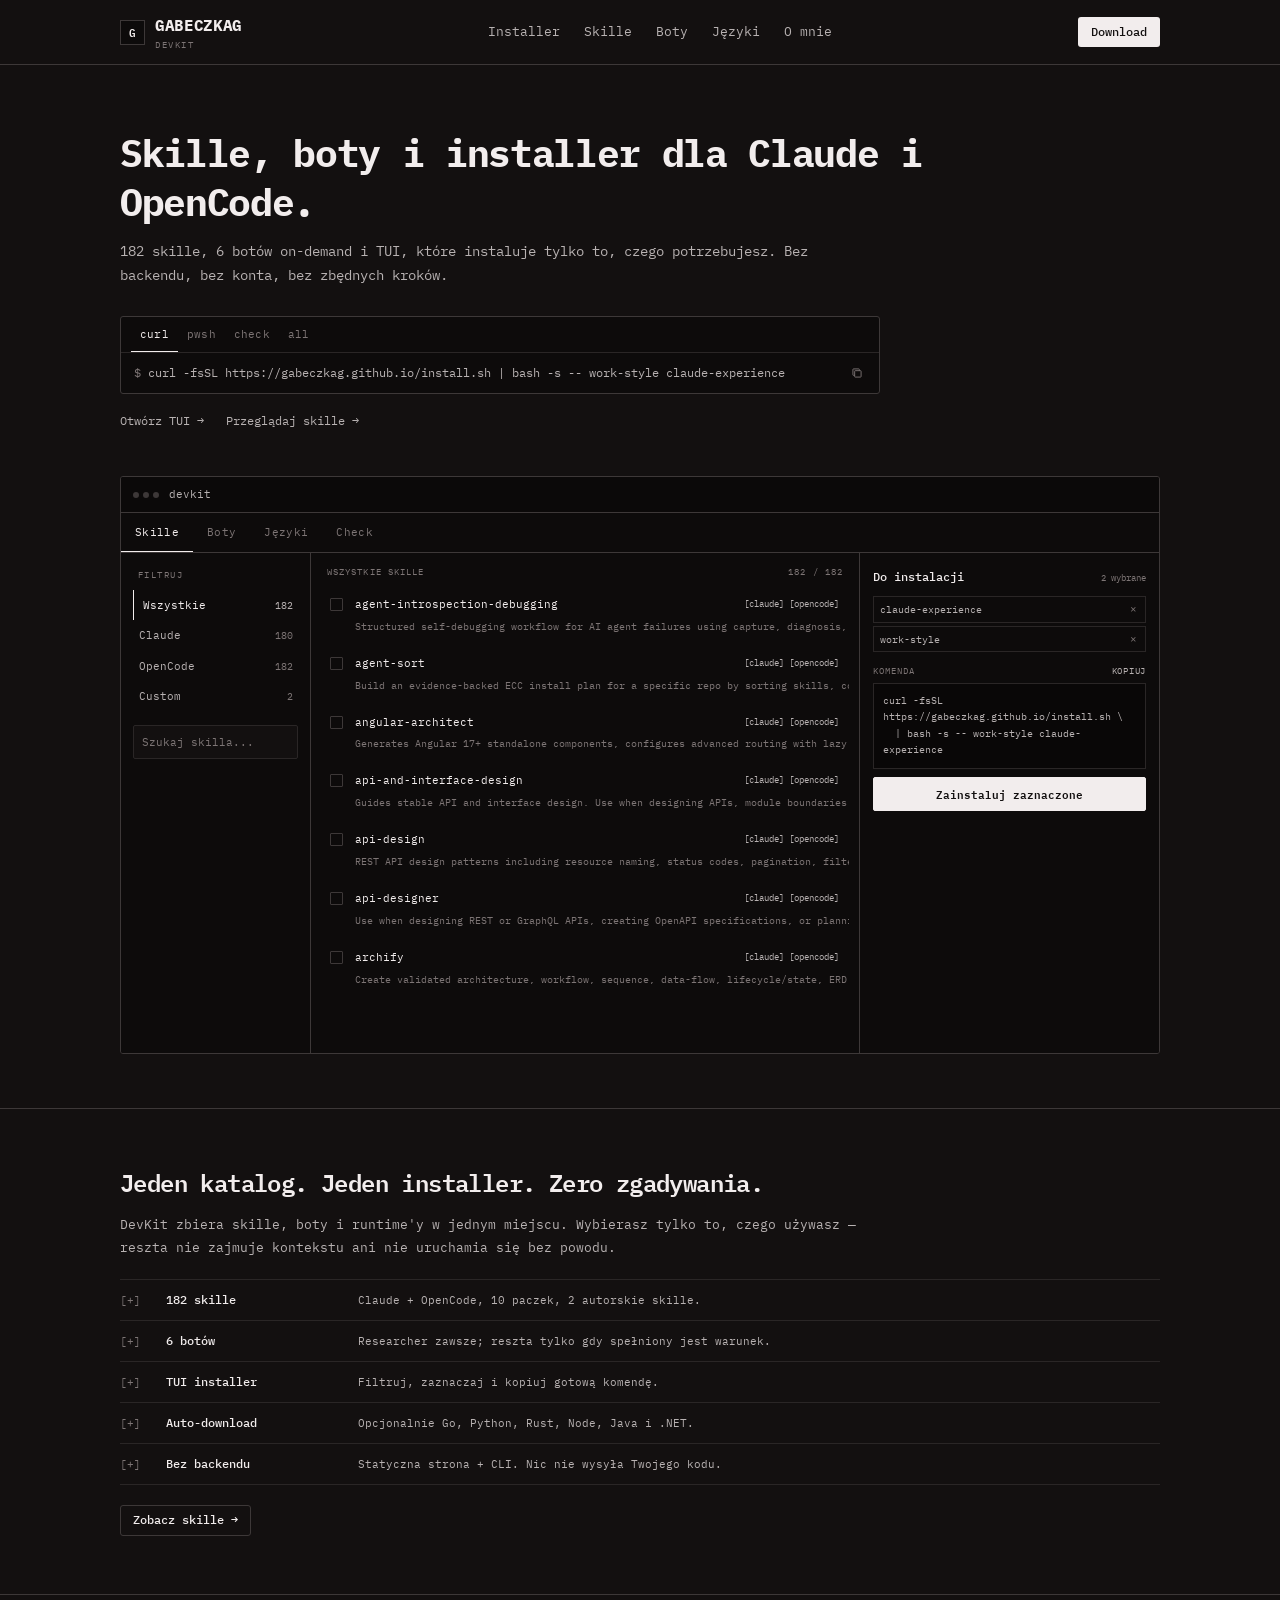
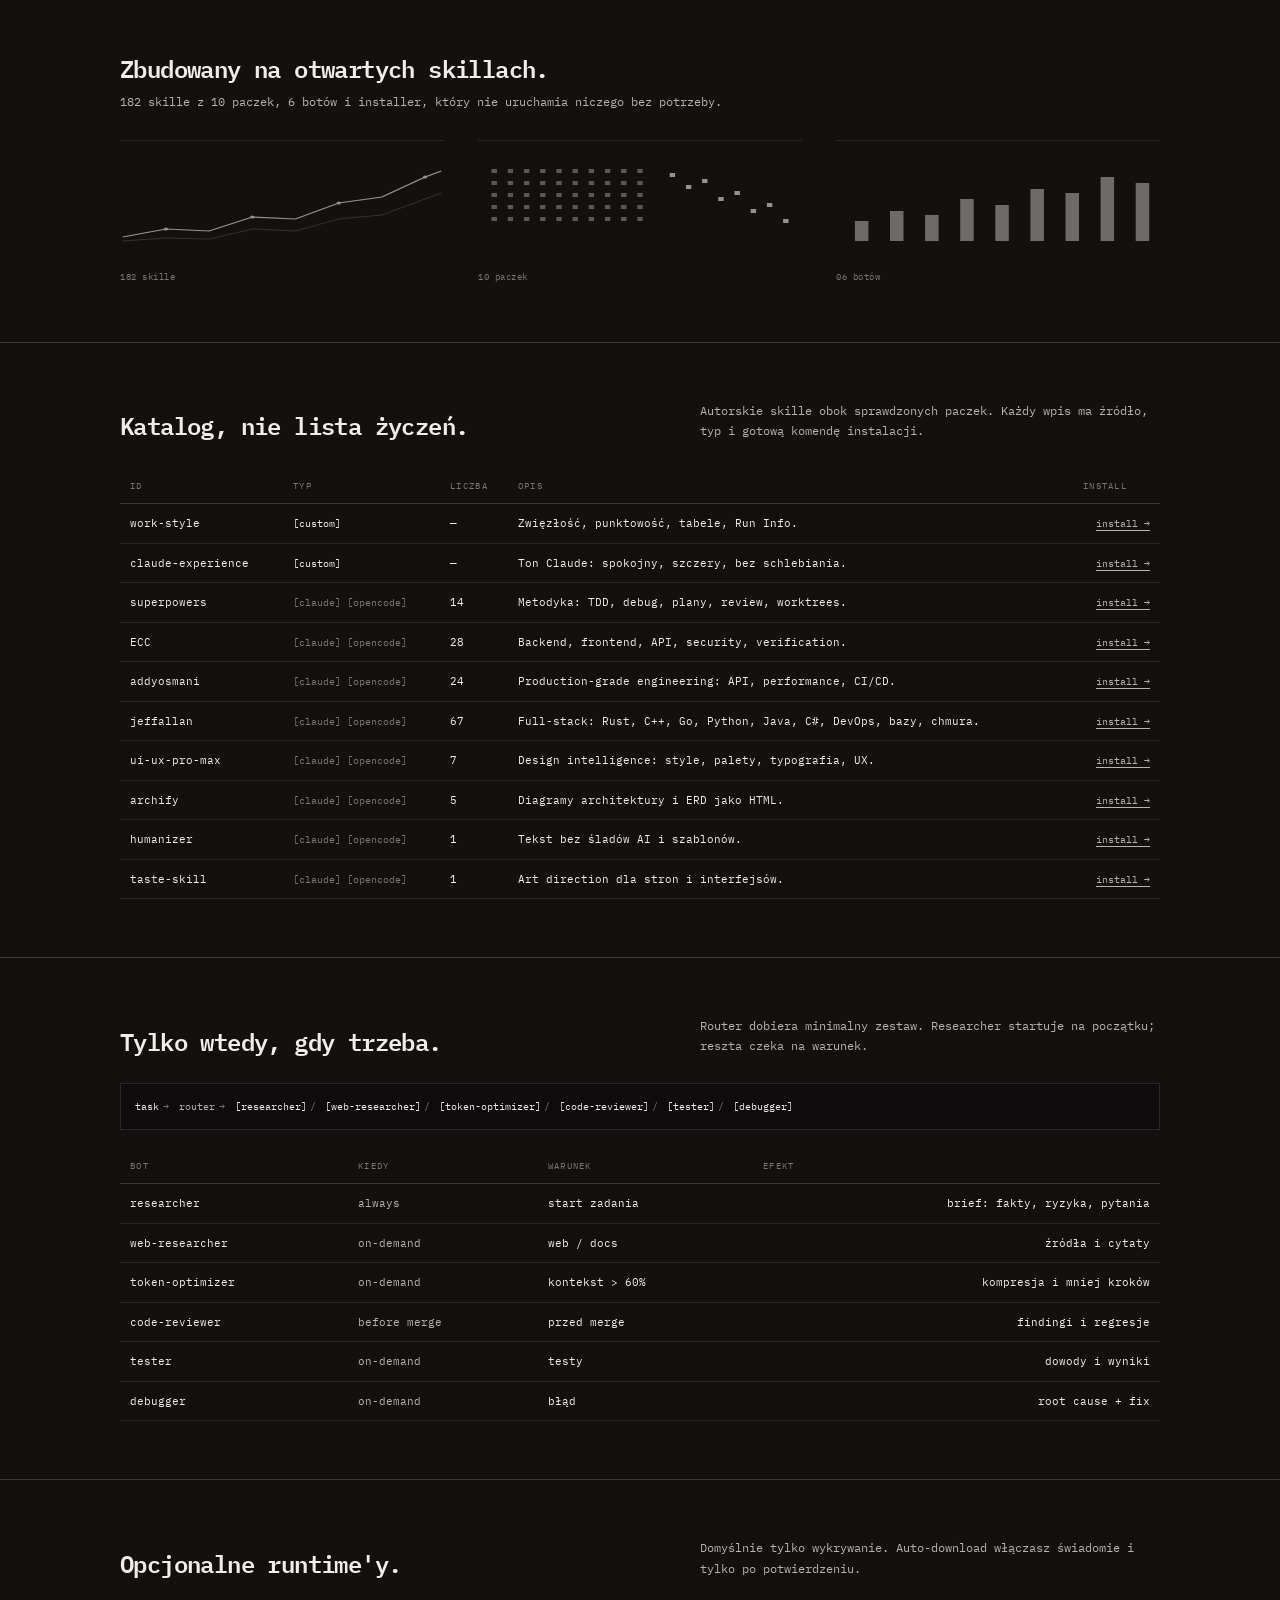
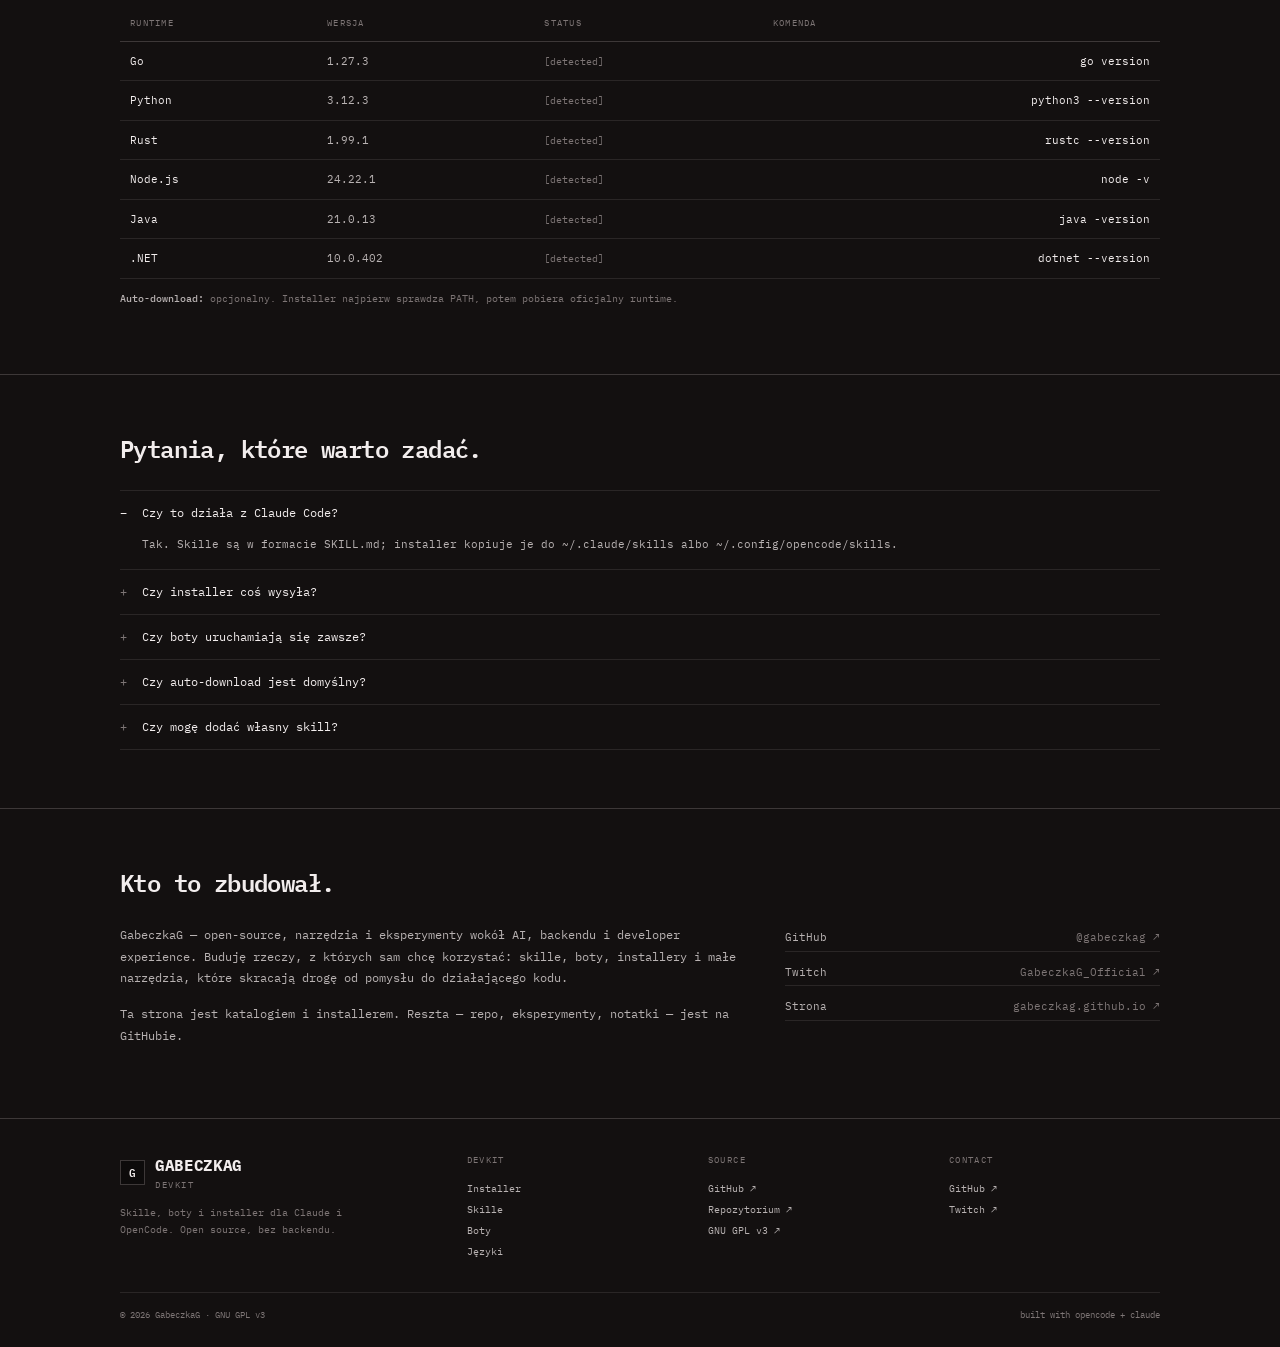
==== commit 3ebf1f48: "feat: add Jeffallan full-stack skill pack (67 skills)" ====
--- a/index.html
+++ b/index.html
@@ -5,7 +5,7 @@
 <meta name="viewport" content="width=device-width, initial-scale=1.0">
 <title>GabeczkaG DevKit — skille, boty, installer</title>
 <link rel="icon" href="favicon.svg" type="image/svg+xml">
-<meta name="description" content="Skille, boty i installer dla Claude i OpenCode. 115 skilli, mini database i TUI.">
+<meta name="description" content="Skille, boty i installer dla Claude i OpenCode. 182 skille, mini database i TUI.">
 <link rel="preconnect" href="https://fonts.googleapis.com">
 <link rel="preconnect" href="https://fonts.gstatic.com" crossorigin>
 <link href="https://fonts.googleapis.com/css2?family=IBM+Plex+Mono:wght@400;500;600;700&display=swap" rel="stylesheet">
@@ -315,7 +315,7 @@
   <section class="hero">
     <div class="shell">
       <h1>Skille, boty i installer dla Claude i OpenCode.</h1>
-      <p class="hero-sub">115 skilli, 6 botów on-demand i TUI, które instaluje tylko to, czego potrzebujesz. Bez backendu, bez konta, bez zbędnych kroków.</p>
+      <p class="hero-sub">182 skille, 6 botów on-demand i TUI, które instaluje tylko to, czego potrzebujesz. Bez backendu, bez konta, bez zbędnych kroków.</p>
 
       <div class="install-widget" aria-label="Instalacja">
         <div class="install-tabs" role="tablist">
@@ -361,7 +361,7 @@
             </div>
           </aside>
           <div class="tui-main">
-            <div class="list-head"><span id="listTitle">Wszystkie skille</span><span id="listCount">15 / 115</span></div>
+            <div class="list-head"><span id="listTitle">Wszystkie skille</span><span id="listCount">0 / 182</span></div>
             <div id="mainList" class="skill-list"></div>
           </div>
           <aside class="tui-cart" id="tuiCart"></aside>
@@ -375,7 +375,7 @@
       <h2>Jeden katalog. Jeden installer. Zero zgadywania.</h2>
       <p style="margin-top:14px">DevKit zbiera skille, boty i runtime'y w jednym miejscu. Wybierasz tylko to, czego używasz — reszta nie zajmuje kontekstu ani nie uruchamia się bez powodu.</p>
       <ul class="feature-list">
-        <li><span class="marker">[+]</span><strong>115 skilli</strong><span>Claude + OpenCode, 9 paczek, 2 autorskie skille.</span></li>
+        <li><span class="marker">[+]</span><strong>182 skille</strong><span>Claude + OpenCode, 10 paczek, 2 autorskie skille.</span></li>
         <li><span class="marker">[+]</span><strong>6 botów</strong><span>Researcher zawsze; reszta tylko gdy spełniony jest warunek.</span></li>
         <li><span class="marker">[+]</span><strong>TUI installer</strong><span>Filtruj, zaznaczaj i kopiuj gotową komendę.</span></li>
         <li><span class="marker">[+]</span><strong>Auto-download</strong><span>Opcjonalnie Go, Python, Rust, Node, Java i .NET.</span></li>
@@ -388,7 +388,7 @@
   <section class="section">
     <div class="shell">
       <h2 style="margin-bottom:8px">Zbudowany na otwartych skillach.</h2>
-      <p style="margin:0 0 22px;color:var(--muted);font-size:12px;line-height:1.7;max-width:700px">115 skilli z 9 paczek, 6 botów i installer, który nie uruchamia niczego bez potrzeby.</p>
+      <p style="margin:0 0 22px;color:var(--muted);font-size:12px;line-height:1.7;max-width:700px">182 skille z 10 paczek, 6 botów i installer, który nie uruchamia niczego bez potrzeby.</p>
       <div class="stats-grid">
         <div>
           <div class="chart">
@@ -398,7 +398,7 @@
               <g fill="currentColor"><circle cx="34" cy="70" r="1.6"/><circle cx="98" cy="58" r="1.6"/><circle cx="162" cy="44" r="1.6"/><circle cx="226" cy="18" r="1.6"/></g>
             </svg>
           </div>
-          <div class="stat-label">115 skilli</div>
+          <div class="stat-label">182 skille</div>
         </div>
         <div>
           <div class="chart">
@@ -413,7 +413,7 @@
               <g fill="currentColor"><rect x="142" y="14" width="4" height="4"/><rect x="154" y="26" width="4" height="4"/><rect x="166" y="20" width="4" height="4"/><rect x="178" y="38" width="4" height="4"/><rect x="190" y="32" width="4" height="4"/><rect x="202" y="50" width="4" height="4"/><rect x="214" y="44" width="4" height="4"/><rect x="226" y="60" width="4" height="4"/></g>
             </svg>
           </div>
-          <div class="stat-label">09 paczek</div>
+          <div class="stat-label">10 paczek</div>
         </div>
         <div>
           <div class="chart">
@@ -444,6 +444,7 @@
             <tr><td>superpowers</td><td><span class="inline-tag">[claude] [opencode]</span></td><td>14</td><td>Metodyka: TDD, debug, plany, review, worktrees.</td><td><a class="table-link" href="#installer">install →</a></td></tr>
             <tr><td>ECC</td><td><span class="inline-tag">[claude] [opencode]</span></td><td>28</td><td>Backend, frontend, API, security, verification.</td><td><a class="table-link" href="#installer">install →</a></td></tr>
             <tr><td>addyosmani</td><td><span class="inline-tag">[claude] [opencode]</span></td><td>24</td><td>Production-grade engineering: API, performance, CI/CD.</td><td><a class="table-link" href="#installer">install →</a></td></tr>
+            <tr><td>jeffallan</td><td><span class="inline-tag">[claude] [opencode]</span></td><td>67</td><td>Full-stack: Rust, C++, Go, Python, Java, C#, DevOps, bazy, chmura.</td><td><a class="table-link" href="#installer">install →</a></td></tr>
             <tr><td>ui-ux-pro-max</td><td><span class="inline-tag">[claude] [opencode]</span></td><td>7</td><td>Design intelligence: style, palety, typografia, UX.</td><td><a class="table-link" href="#installer">install →</a></td></tr>
             <tr><td>archify</td><td><span class="inline-tag">[claude] [opencode]</span></td><td>5</td><td>Diagramy architektury i ERD jako HTML.</td><td><a class="table-link" href="#installer">install →</a></td></tr>
             <tr><td>humanizer</td><td><span class="inline-tag">[claude] [opencode]</span></td><td>1</td><td>Tekst bez śladów AI i szablonów.</td><td><a class="table-link" href="#installer">install →</a></td></tr>
